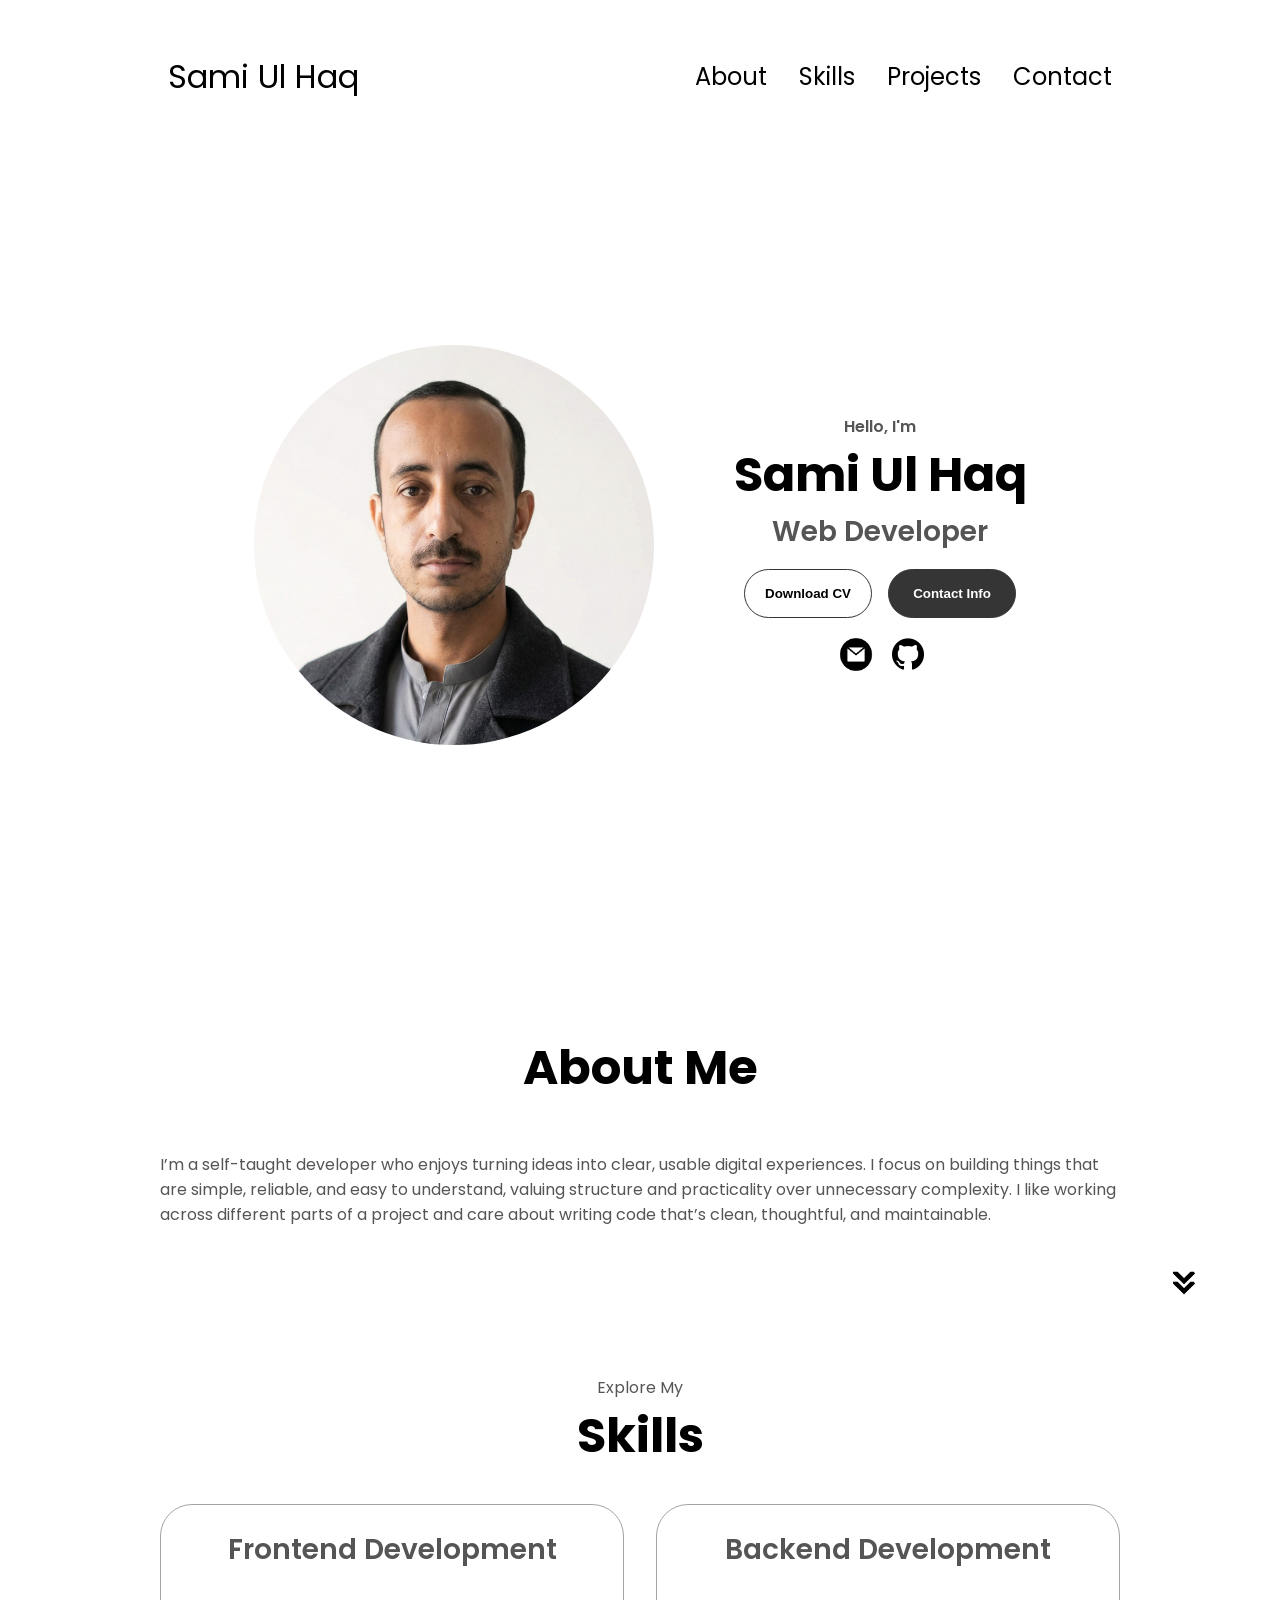
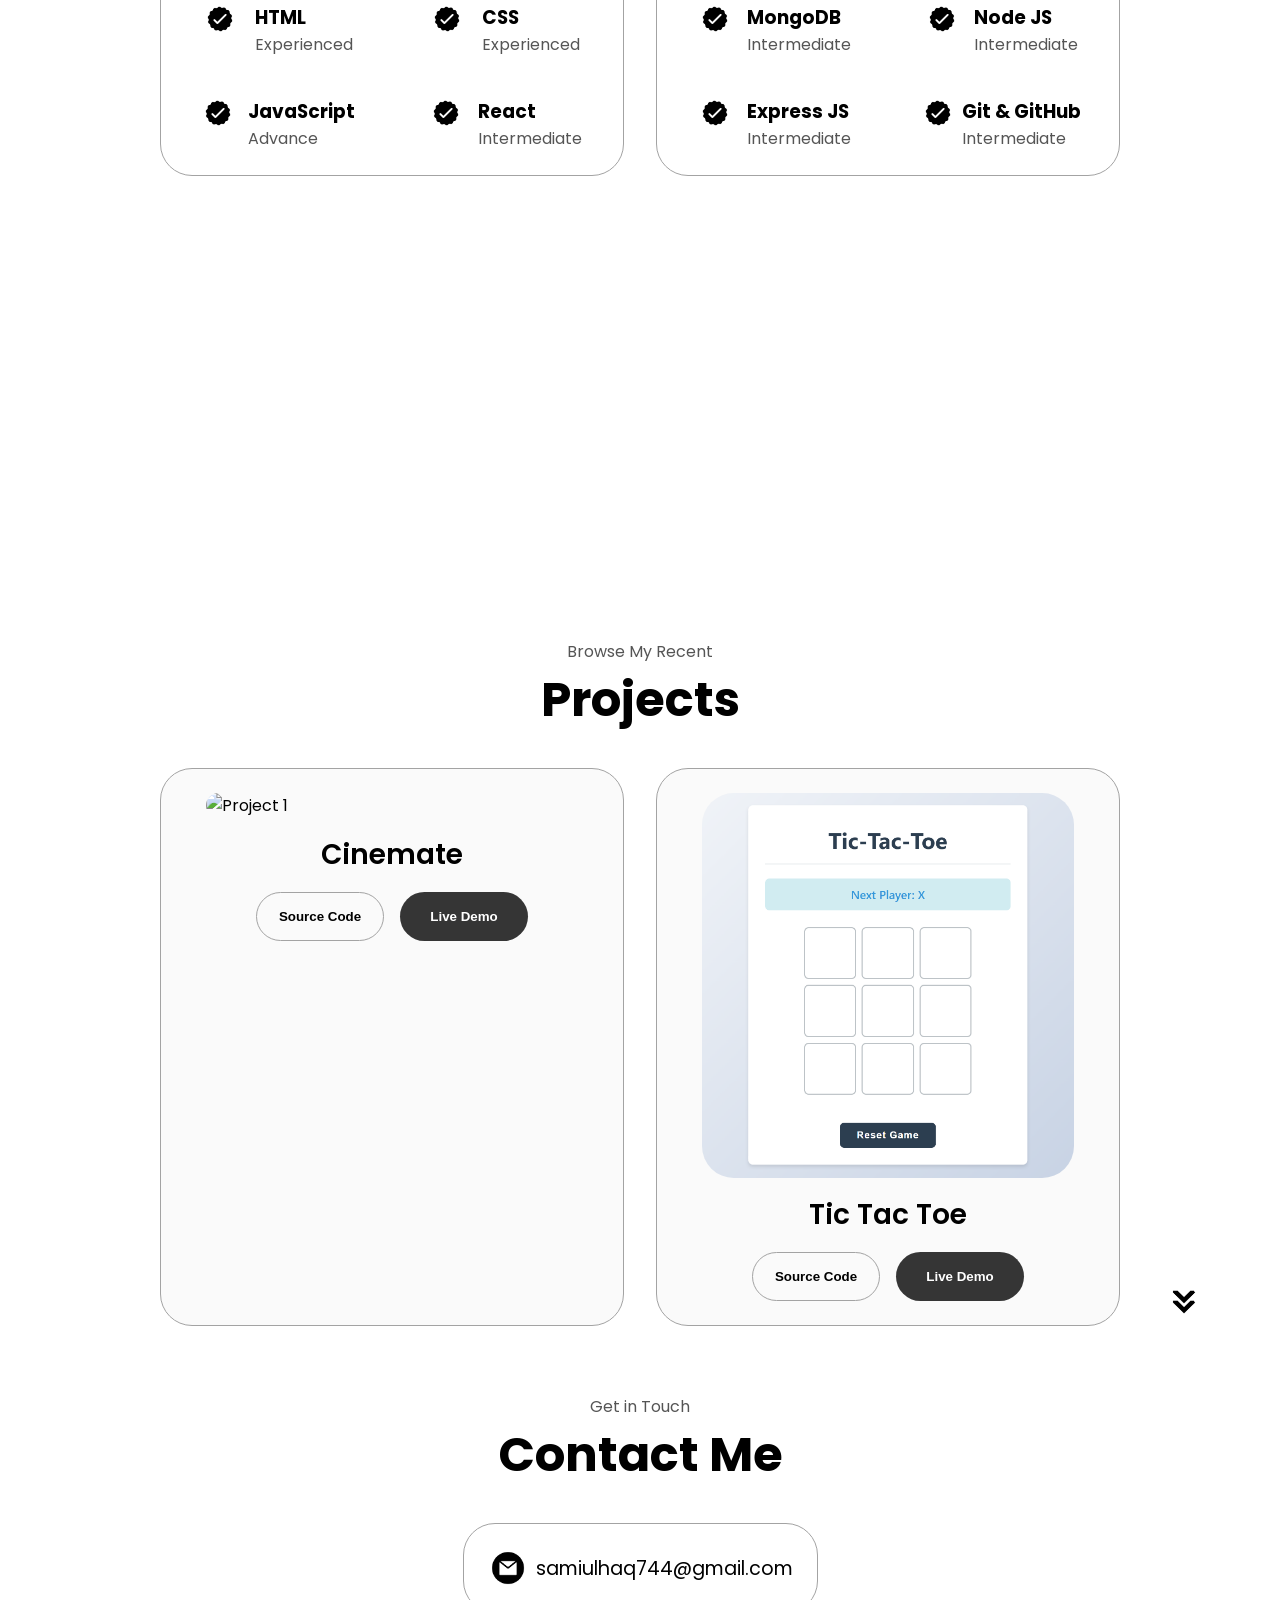
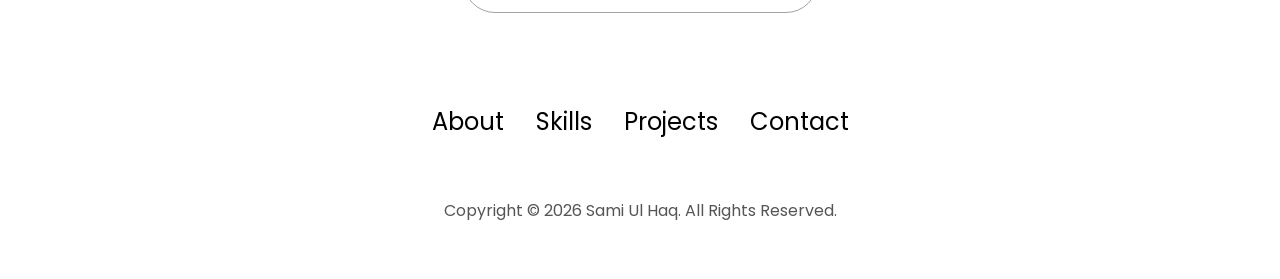
==== index.html @ 3fb4a305 "changed live btn css, adjusted footer" ====
<!DOCTYPE html>
<html lang="en">
  <head>
    <meta charset="UTF-8" />
    <meta http-equiv="X-UA-Compatible" content="IE=edge" />
    <meta name="viewport" content="width=device-width, initial-scale=1.0" />
    <title>Sami Ul Haq</title>
    <link rel="stylesheet" href="style.css" />
    <link rel="stylesheet" href="mediaqueries.css" />
  </head>
  <body>
    <nav id="desktop-nav">
      <div class="logo">Sami Ul Haq</div>
      <div>
        <ul class="nav-links">
          <li><a href="#about">About</a></li>
          <li><a href="#skills">Skills</a></li>
          <li><a href="#projects">Projects</a></li>
          <li><a href="#contact">Contact</a></li>
        </ul>
      </div>
    </nav>
    <nav id="hamburger-nav">
      <div class="logo">Sami Ul Haq</div>
      <div class="hamburger-menu">
        <div class="hamburger-icon" onclick="toggleMenu()">
          <span></span>
          <span></span>
          <span></span>
        </div>
        <div class="menu-links">
          <li><a href="#about" onclick="toggleMenu()">About</a></li>
          <li><a href="#skills" onclick="toggleMenu()">Skills</a></li>
          <li><a href="#projects" onclick="toggleMenu()">Projects</a></li>
          <li><a href="#contact" onclick="toggleMenu()">Contact</a></li>
        </div>
      </div>
    </nav>
    <section id="profile">
      <div class="section__pic-container profile-pic">
        <img src="./assets/profile-pic.jpg" alt="profile picture" />
      </div>
      <div class="section__text">
        <p class="section__text__p1">Hello, I'm</p>
        <h1 class="title">Sami Ul Haq</h1>
        <p class="section__text__p2">Web Developer</p>
        <div class="btn-container">
          <button
            class="btn btn-color-2"
            onclick="window.open('./assets/resume-example.pdf')"
          >
            Download CV
          </button>
          <button class="btn btn-color-1" onclick="location.href='./#contact'">
            Contact Info
          </button>
        </div>
        <div id="socials-container">
          <img
            src="./assets/email.png"
            alt="My Email"
            class="icon mail-icon"
            onclick="location.href='mailto:samiulhaq744@gmail.com'"
          />
          <img
            src="./assets/github.png"
            alt="My Github profile"
            class="icon"
            onclick="location.href='https://github.com/sudoSami'"
          />
        </div>
      </div>
    </section>
    <section id="about">
      <!-- <p class="section__text__p1">Get To Know More</p> -->
      <h1 class="title">About Me</h1>
      <div class="section-container">
        <div class="about-details-container">
          <div class="text-container">
            <p>
              I’m a self-taught developer who enjoys turning ideas into clear, usable digital experiences. I focus on building things that are simple, reliable, and easy to understand, valuing structure and practicality over unnecessary complexity. I like working across different parts of a project and care about writing code that’s clean, thoughtful, and maintainable.
            </p>
          </div>
        </div>
      </div>
      <img
        src="./assets/arrow.png"
        alt="Arrow icon"
        class="icon arrow"
        onclick="location.href='./#skills'"
      />
    </section>
    <section id="skills">
      <p class="section__text__p1">Explore My</p>
      <h1 class="title">Skills</h1>
      <div class="experience-details-container">
        <div class="about-containers">
          <div class="details-container">
            <h2 class="experience-sub-title">Frontend Development</h2>
            <div class="article-container">
              <article>
                <img
                  src="./assets/checkmark.png"
                  alt="Experience icon"
                  class="icon"
                />
                <div>
                  <h3>HTML</h3>
                  <p>Experienced</p>
                </div>
              </article>
              <article>
                <img
                  src="./assets/checkmark.png"
                  alt="Experience icon"
                  class="icon"
                />
                <div>
                  <h3>CSS</h3>
                  <p>Experienced</p>
                </div>
              </article>
              <article>
                <img
                  src="./assets/checkmark.png"
                  alt="Experience icon"
                  class="icon"
                />
                <div>
                  <h3>JavaScript</h3>
                  <p>Advance</p>
                </div>
              </article>
              <article>
                <img
                  src="./assets/checkmark.png"
                  alt="Experience icon"
                  class="icon"
                />
                <div>
                  <h3>React</h3>
                  <p>Intermediate</p>
                </div>
              </article>
            </div>
          </div>
          <div class="details-container">
            <h2 class="experience-sub-title">Backend Development</h2>
            <div class="article-container">
              <article>
                <img
                  src="./assets/checkmark.png"
                  alt="Experience icon"
                  class="icon"
                />
                <div>
                  <h3>MongoDB</h3>
                  <p>Intermediate</p>
                </div>
              </article>
              <article>
                <img
                  src="./assets/checkmark.png"
                  alt="Experience icon"
                  class="icon"
                />
                <div>
                  <h3>Node JS</h3>
                  <p>Intermediate</p>
                </div>
              </article>
              <article>
                <img
                  src="./assets/checkmark.png"
                  alt="Experience icon"
                  class="icon"
                />
                <div>
                  <h3>Express JS</h3>
                  <p>Intermediate</p>
                </div>
              </article>
              <article>
                <img
                  src="./assets/checkmark.png"
                  alt="Experience icon"
                  class="icon"
                />
                <div>
                  <h3>Git & GitHub</h3>
                  <p>Intermediate</p>
                </div>
              </article>
            </div>
          </div>
        </div>
      </div>
      <img
        src="./assets/arrow.png"
        alt="Arrow icon"
        class="icon arrow"
        onclick="location.href='./#projects'"
      />
    </section>
    <section id="projects">
      <p class="section__text__p1">Browse My Recent</p>
      <h1 class="title">Projects</h1>
      <div class="experience-details-container">
        <div class="about-containers">
          <div class="details-container color-container">
            <div class="article-container">
              <img
                src="./assets/cinemate.png"
                alt="Project 1"
                class="project-img"
              />
            </div>
            <h2 class="experience-sub-title project-title">Cinemate</h2>
            <div class="btn-container">
              <button
                class="btn btn-color-2 project-btn"
                onclick="location.href='https://github.com/sudoSami/CineMate'"
              >
                Source Code
              </button>
              <button
                class="btn btn-color-2 project-btn live-btn"
                onclick="location.href='https://sudosami.github.io/CineMate/'"
              >
                Live Demo
              </button>
            </div>
          </div>
          <div class="details-container color-container">
            <div class="article-container">
              <img
                src="./assets/tic-tac-toe.png"
                alt="Project 2"
                class="project-img"
              />
            </div>
            <h2 class="experience-sub-title project-title">Tic Tac Toe</h2>
            <div class="btn-container">
              <button
                class="btn btn-color-2 project-btn"
                onclick="location.href='https://github.com/sudoSami/tic-tac-toe-react'"
              >
                Source Code
              </button>
              <button
                class="btn btn-color-2 project-btn live-btn"
                onclick="location.href='https://sudosami.github.io/tic-tac-toe-react/'"
              >
                Live Demo
              </button>
            </div>
          </div>
        </div>
      </div>
      <img
        src="./assets/arrow.png"
        alt="Arrow icon"
        class="icon arrow"
        onclick="location.href='./#contact'"
      />
    </section>
    <section id="contact">
      <p class="section__text__p1">Get in Touch</p>
      <h1 class="title">Contact Me</h1>
      <div class="contact-info-upper-container">
        <div class="contact-info-container">
          <img
            src="./assets/email.png"
            alt="Email icon"
            class="icon contact-icon email-icon"
          />
          <p><a href="mailto:samiulhaq744@gmail.com">samiulhaq744@gmail.com</a></p>
        </div>
      </div>
    </section>
    <footer>
      <nav>
        <div class="nav-links-container">
          <ul class="nav-links">
            <li><a href="#about">About</a></li>
            <li><a href="#skills">Skills</a></li>
            <li><a href="#projects">Projects</a></li>
            <li><a href="#contact">Contact</a></li>
          </ul>
        </div>
      </nav>
      <p>Copyright &#169; 2026 Sami Ul Haq. All Rights Reserved.</p>
    </footer>
    <script src="script.js"></script>
  </body>
</html>
---- style.css ----
/* GENERAL */

@import url("https://fonts.googleapis.com/css2?family=Poppins:wght@300;400;500;600&display=swap");

* {
  margin: 0;
  padding: 0;
}

body {
  font-family: "Poppins", sans-serif;
}

html {
  scroll-behavior: smooth;
}

p {
  color: rgb(85, 85, 85);
}

/* TRANSITION */

a,
.btn {
  transition: all 300ms ease;
}

/* DESKTOP NAV */

nav,
.nav-links {
  display: flex;
}

nav {
  justify-content: space-around;
  align-items: center;
  height: 17vh;
}

.nav-links {
  gap: 2rem;
  list-style: none;
  font-size: 1.5rem;
}

a {
  color: black;
  text-decoration: none;
  text-decoration-color: white;
}

a:hover {
  color: grey;
  text-decoration: underline;
  text-underline-offset: 1rem;
  text-decoration-color: rgb(181, 181, 181);
}

.logo {
  font-size: 2rem;
}

.logo:hover {
  cursor: default;
}

/* HAMBURGER MENU */

#hamburger-nav {
  display: none;
}

.hamburger-menu {
  position: relative;
  display: inline-block;
  
}

.hamburger-icon {
  display: flex;
  flex-direction: column;
  justify-content: space-between;
  height: 24px;
  width: 30px;
  cursor: pointer;
}

.hamburger-icon span {
  width: 100%;
  height: 2px;
  background-color: black;
  transition: all 0.3 ease-in-out;
  
}

.menu-links {
  position: absolute;
  top: 100%;
  right: 0;
  background-color: white;
  width: fit-content;
  max-height: 0;
  overflow: hidden;
  transition: all 0.3 ease-in-out;
  margin-top: 1rem;
  background-color: rgb(250, 250, 250);
}

.menu-links a {
  display: block;
  padding: 10px;
  text-align: center;
  font-size: 1.5rem;
  color: black;
  text-decoration: none;
  transition: all 0.3 ease-in-out;
}

.menu-links li {
  list-style: none;
  border: 0.1rem solid rgb(187, 187, 187);
}

.menu-links li:not(:first-child) {
  border-top: none;
}

.menu-links.open {
  max-height: 300px;
}

.hamburger-icon.open span:first-child {
  transform: rotate(45deg) translate(10px, 5px);
}

.hamburger-icon.open span:nth-child(2) {
  opacity: 0;
}

.hamburger-icon.open span:last-child {
  transform: rotate(-45deg) translate(10px, -5px);
}

.hamburger-icon span:first-child {
  transform: none;
}

.hamburger-icon span:first-child {
  opacity: 1;
}

.hamburger-icon span:first-child {
  transform: none;
}

/* SECTIONS */

section {
  padding-top: 4vh;
  height: 96vh;
  margin: 0 10rem;
  box-sizing: border-box;
  min-height: fit-content;
}

.section-container {
  display: flex;
}

/* PROFILE SECTION */

#profile {
  display: flex;
  justify-content: center;
  gap: 5rem;
  height: 80vh;
}

.section__pic-container {
  display: flex;
  height: 400px;
  width: 400px;
  margin: auto 0;
}

.profile-pic{
  border-radius: 50%;
}

.profile-pic img{
  border-radius: 50%;
}

.section__text {
  align-self: center;
  text-align: center;
}

.section__text p {
  font-weight: 600;
}

.section__text__p1 {
  text-align: center;
}

.section__text__p2 {
  font-size: 1.75rem;
  margin-bottom: 1rem;
}

.title {
  font-size: 3rem;
  text-align: center;
}

#socials-container {
  display: flex;
  justify-content: center;
  align-items: center;
  margin-top: 1rem;
  gap: 1rem;
}

/* ICONS */

.icon {
  cursor: pointer;
  height: 2rem;
}

.mail-icon{
  height: 2.55rem;
}

/* BUTTONS */

.btn-container {
  display: flex;
  justify-content: center;
  gap: 1rem;
}

.btn {
  font-weight: 600;
  transition: all 300ms ease;
  padding: 1rem;
  width: 8rem;
  border-radius: 2rem;
}

.btn-color-1,
.btn-color-2 {
  border: rgb(53, 53, 53) 0.1rem solid;
}

.btn-color-1:hover,
.btn-color-2:hover {
  cursor: pointer;
}

.btn-color-1,
.btn-color-2:hover {
  background: rgb(53, 53, 53);
  color: white;
}

.btn-color-1:hover {
  background: rgb(0, 0, 0);
}

.btn-color-2 {
  background: none;
}

.btn-color-2:hover {
  border: rgb(255, 255, 255) 0.1rem solid;
}

.btn-container {
  gap: 1rem;
}

.live-btn{
  background-color: rgb(53, 53, 53);
  color: white !important;
  border: none;

  &:hover{
    background-color: black;
  }
}

/* ABOUT SECTION */

#about {
  position: relative;
  padding-bottom: 7rem;
  display: flex;
  flex-direction: column;
  gap: 0rem;
  align-items: center;
}

.about-containers {
  gap: 2rem;
  margin-bottom: 2rem;
  margin-top: 2rem;
}

.about-details-container {
  justify-content: center;
  flex-direction: column;
  
}

.about-containers,
.about-details-container {
  display: flex;
  
}

.about-pic {
  border-radius: 2rem;
}

.arrow {
  position: absolute;
  right: -5rem;
  bottom: 2.5rem;
}

.details-container {
  padding: 1.5rem;
  flex: 1;
  background: white;
  border-radius: 2rem;
  border: rgb(53, 53, 53) 0.1rem solid;
  border-color: rgb(163, 163, 163);
  text-align: center;
  
}

.section-container {
  gap: 4rem;
  height: 80%;
}

.section__pic-container {
  height: 400px;
  width: 400px;
  margin: auto 0;
}

/* EXPERIENCE SECTION */

#experience {
  position: relative;
}

.experience-sub-title {
  color: rgb(85, 85, 85);
  font-weight: 600;
  font-size: 1.75rem;
  margin-bottom: 2rem;
}

.experience-details-container {
  display: flex;
  justify-content: center;
  flex-direction: column;
}

.article-container {
  display: flex;
  text-align: initial;
  flex-wrap: wrap;
  flex-direction: row;
  gap: 2.5rem;
  justify-content: space-around;
}

article {
  display: flex;
  width: 10rem;
  justify-content: space-around;
  gap: 0.5rem;
}

article .icon {
  cursor: default;
}

/* PROJECTS SECTION */

#projects {
  position: relative;
}

.color-container {
  border-color: rgb(163, 163, 163);
  background: rgb(250, 250, 250);
}

.project-img {
  border-radius: 2rem;
  width: 90%;
  height: 90%;
}

.project-title {
  margin: 1rem;
  color: black;
}

.project-btn {
  color: black;
  border-color: rgb(163, 163, 163);
}

/* CONTACT */

#contact {
  display: flex;
  justify-content: center;
  flex-direction: column;
  height: 70vh;
}

.contact-info-upper-container {
  display: flex;
  justify-content: center;
  border-radius: 2rem;
  border: rgb(53, 53, 53) 0.1rem solid;
  border-color: rgb(163, 163, 163);
  background: (250, 250, 250);
  margin: 2rem auto;
  padding: 0.5rem;
}

.contact-info-container {
  display: flex;
  align-items: center;
  justify-content: center;
  gap: 0.5rem;
  margin: 1rem;
}

.contact-info-container p {
  font-size: larger;
}

.contact-icon {
  cursor: default;
}

.email-icon {
  height: 2.5rem;
}

/* FOOTER SECTION */

footer {
  height: 26vh;
  margin: 0 1rem;
}

footer p {
  text-align: center;
}
---- mediaqueries.css ----
@media screen and (max-width: 1400px) {
  #profile {
    height: 83vh;
    margin-bottom: 6rem;
  }
  .about-containers {
    flex-wrap: wrap;
  }
  #contact,
  #projects {
    height: fit-content;
  }

  #about{
    height: auto;
    gap: 3rem;
  }
}

@media screen and (max-width: 1200px) {
  #desktop-nav {
    display: none;
  }
  #hamburger-nav {
    display: flex;
  }
  #experience,
  .experience-details-container {
    margin-top: 2rem;
  }
  #profile,
  .section-container {
    display: block;
  }
  .arrow {
    display: none;
  }
  section,
  .section-container {
    height: fit-content;
  }
  section {
    margin: 0 5%;
  }
  .section__pic-container {
    width: 275px;
    height: 275px;
    margin: 0 auto 2rem;
  }
  .about-containers {
    margin-top: 0;
  }

  #about{
    padding-left: 2rem;
    padding-right: 2rem;
  }
}

@media screen and (max-width: 600px) {
  #contact {
    height: 50vh;
  }
  #profile {
    height: 83vh;
    margin-bottom: 0;
  }
  article {
    font-size: 1rem;
  }

  footer{
    height: 10vh;
  }
  footer nav {
    display: none;
  }
  .about-containers,
  .contact-info-upper-container,
  .btn-container {
    flex-wrap: wrap;
  }
  .contact-info-container {
    margin: 0;
  }
  .contact-info-container p,
  .nav-links li a {
    font-size: 1rem;
  }
  .experience-sub-title {
    font-size: 1.25rem;
  }
  .logo {
    font-size: 1.5rem;
  }
  .nav-links {
    flex-direction: column;
    gap: 0.5rem;
    text-align: center;
  }
  .section__pic-container {
    width: auto;
    height: 46vw;
    justify-content: center;
  }
  .section__text__p2 {
    font-size: 1.25rem;
  }
  .title {
    font-size: 2rem;
  }
  .text-container {
    text-align: justify;
  }

  #about .section__pic-container{
    display: none;
  }

  #about{
    flex-direction: column;
    gap: 2rem;
    padding-left: 1rem;
    padding-right: 1rem;
  }
}
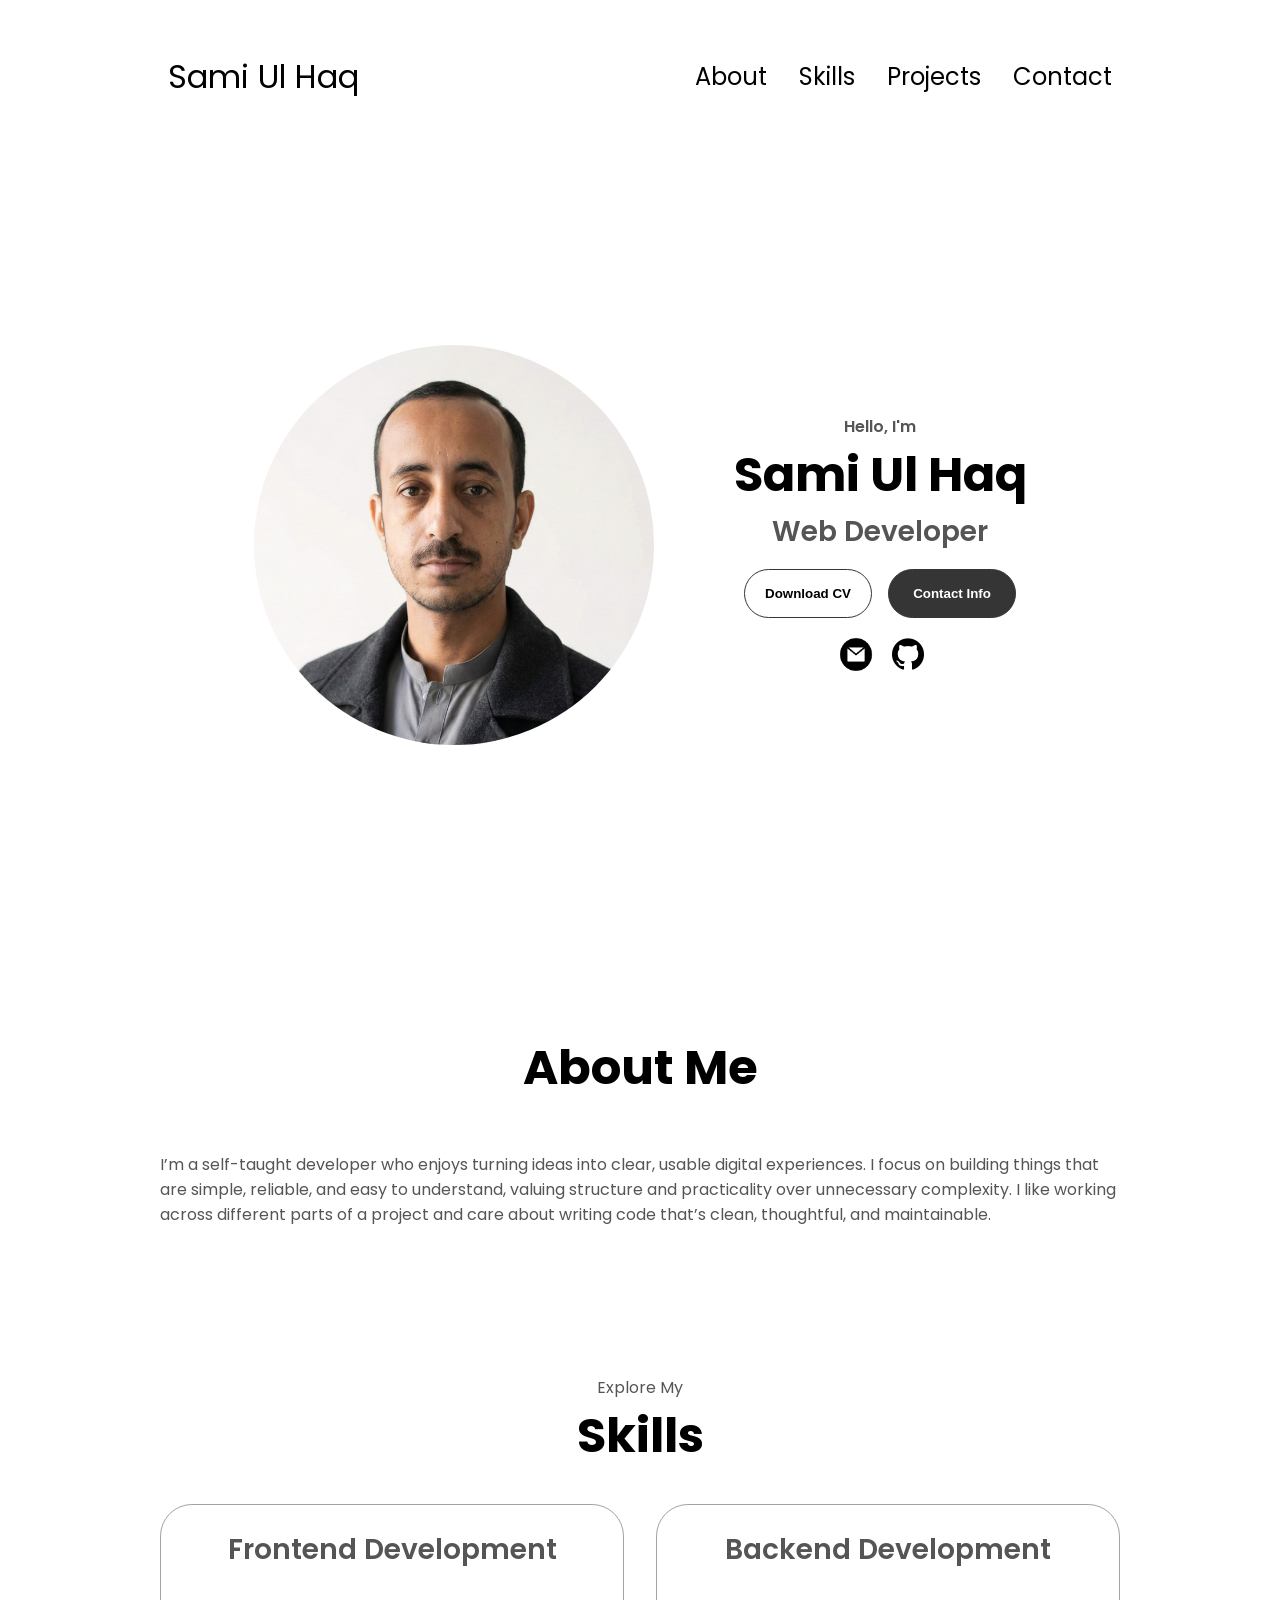
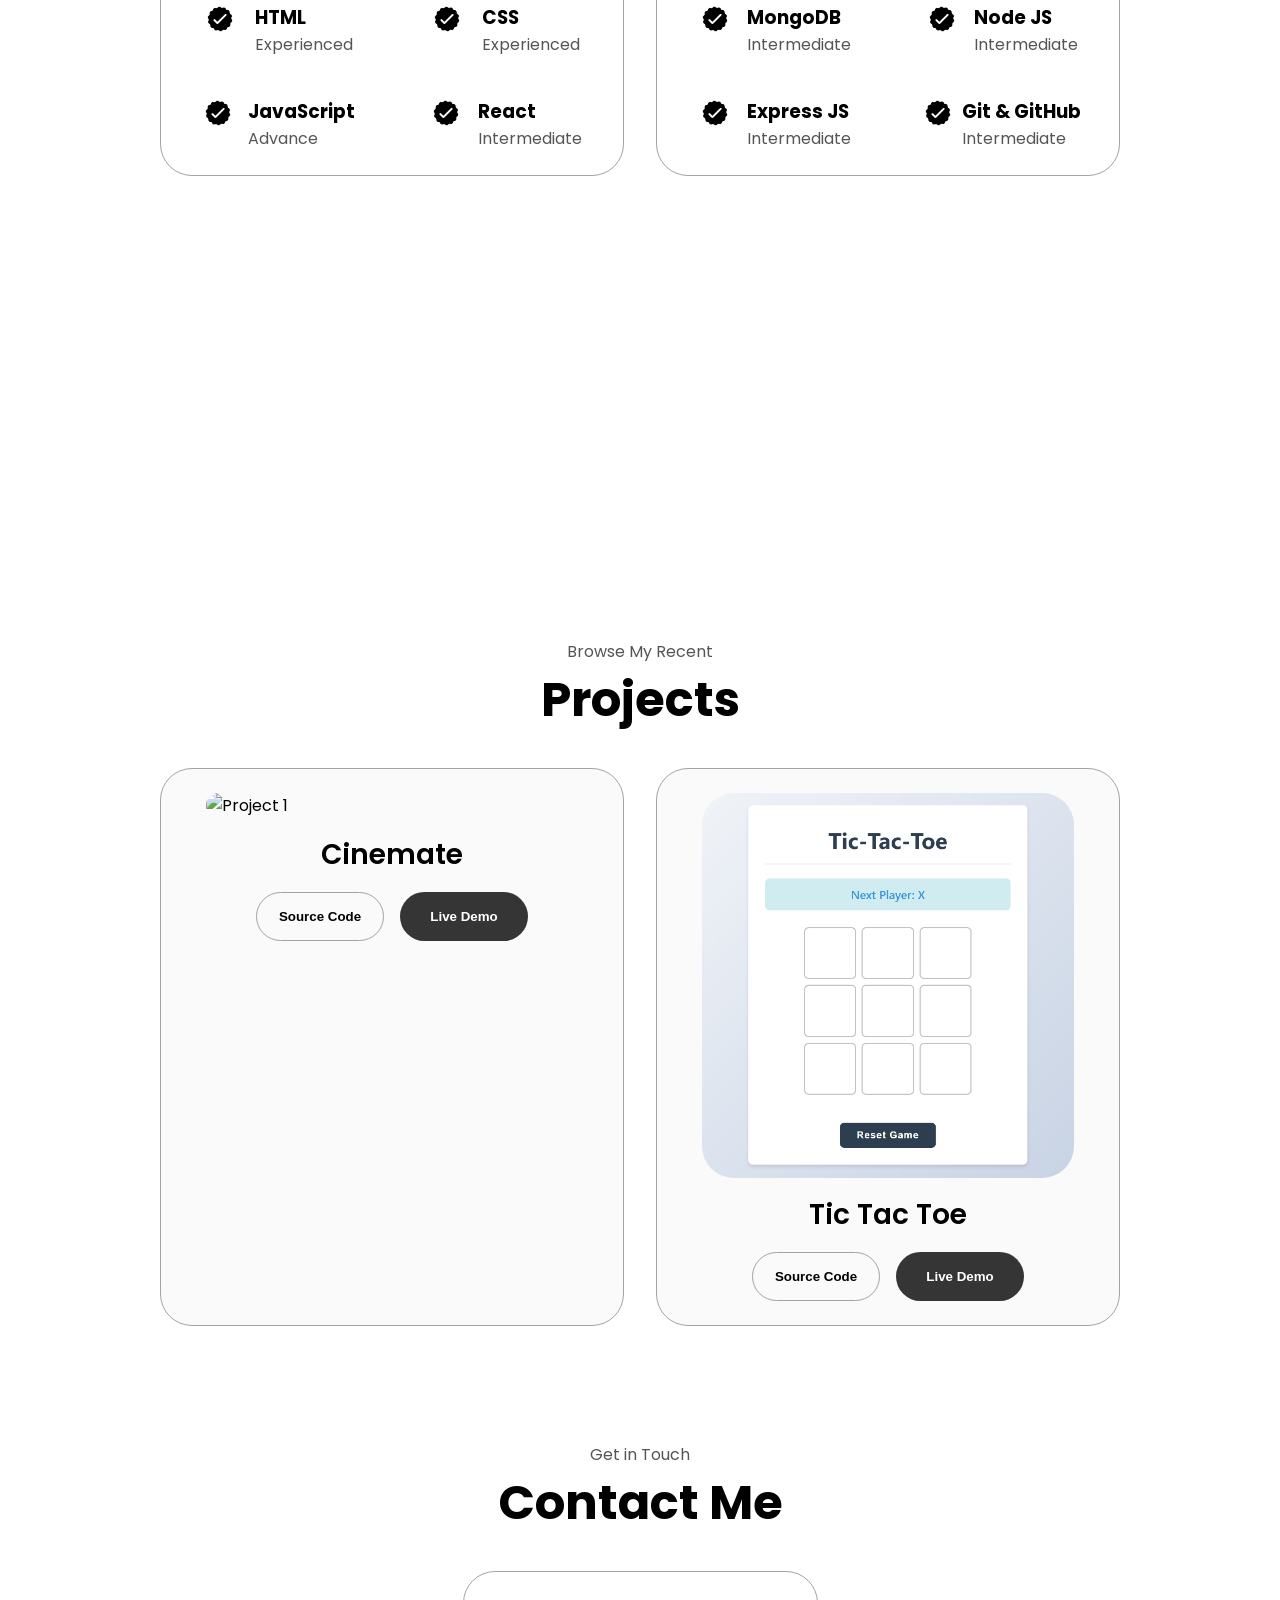
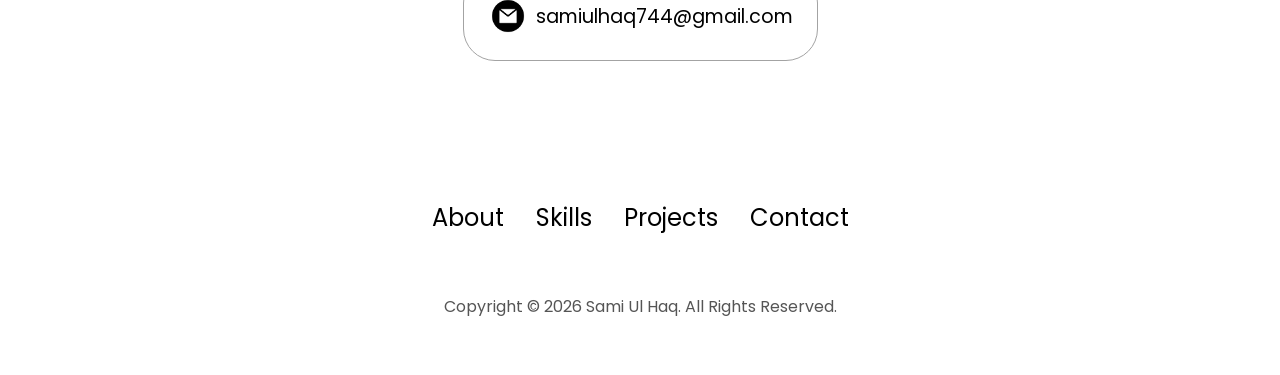
==== commit a41ed3b8: "layout adjustments at bigger screen size" ====
--- a/index.html
+++ b/index.html
@@ -83,12 +83,6 @@
           </div>
         </div>
       </div>
-      <img
-        src="./assets/arrow.png"
-        alt="Arrow icon"
-        class="icon arrow"
-        onclick="location.href='./#skills'"
-      />
     </section>
     <section id="skills">
       <p class="section__text__p1">Explore My</p>
@@ -195,12 +189,6 @@
           </div>
         </div>
       </div>
-      <img
-        src="./assets/arrow.png"
-        alt="Arrow icon"
-        class="icon arrow"
-        onclick="location.href='./#projects'"
-      />
     </section>
     <section id="projects">
       <p class="section__text__p1">Browse My Recent</p>
@@ -257,12 +245,6 @@
           </div>
         </div>
       </div>
-      <img
-        src="./assets/arrow.png"
-        alt="Arrow icon"
-        class="icon arrow"
-        onclick="location.href='./#contact'"
-      />
     </section>
     <section id="contact">
       <p class="section__text__p1">Get in Touch</p>
--- a/style.css
+++ b/style.css
@@ -300,8 +300,8 @@
   padding-bottom: 7rem;
   display: flex;
   flex-direction: column;
-  gap: 0rem;
   align-items: center;
+  justify-content: center;
 }
 
 .about-containers {
--- a/mediaqueries.css
+++ b/mediaqueries.css
@@ -14,6 +14,10 @@
   #about{
     height: auto;
     gap: 3rem;
+  }
+
+  #contact{
+    margin: 3rem auto;
   }
 }
 
@@ -55,6 +59,7 @@
     padding-left: 2rem;
     padding-right: 2rem;
   }
+  
 }
 
 @media screen and (max-width: 600px) {
@@ -123,4 +128,15 @@
     padding-left: 1rem;
     padding-right: 1rem;
   }
+}
+
+@media screen and (min-width: 1401px) {
+  #about {
+    gap: 3rem;
+    padding-bottom: 0;
+  }
+  .section-container {
+    height: auto;
+    gap: 1rem;
+  }
 }
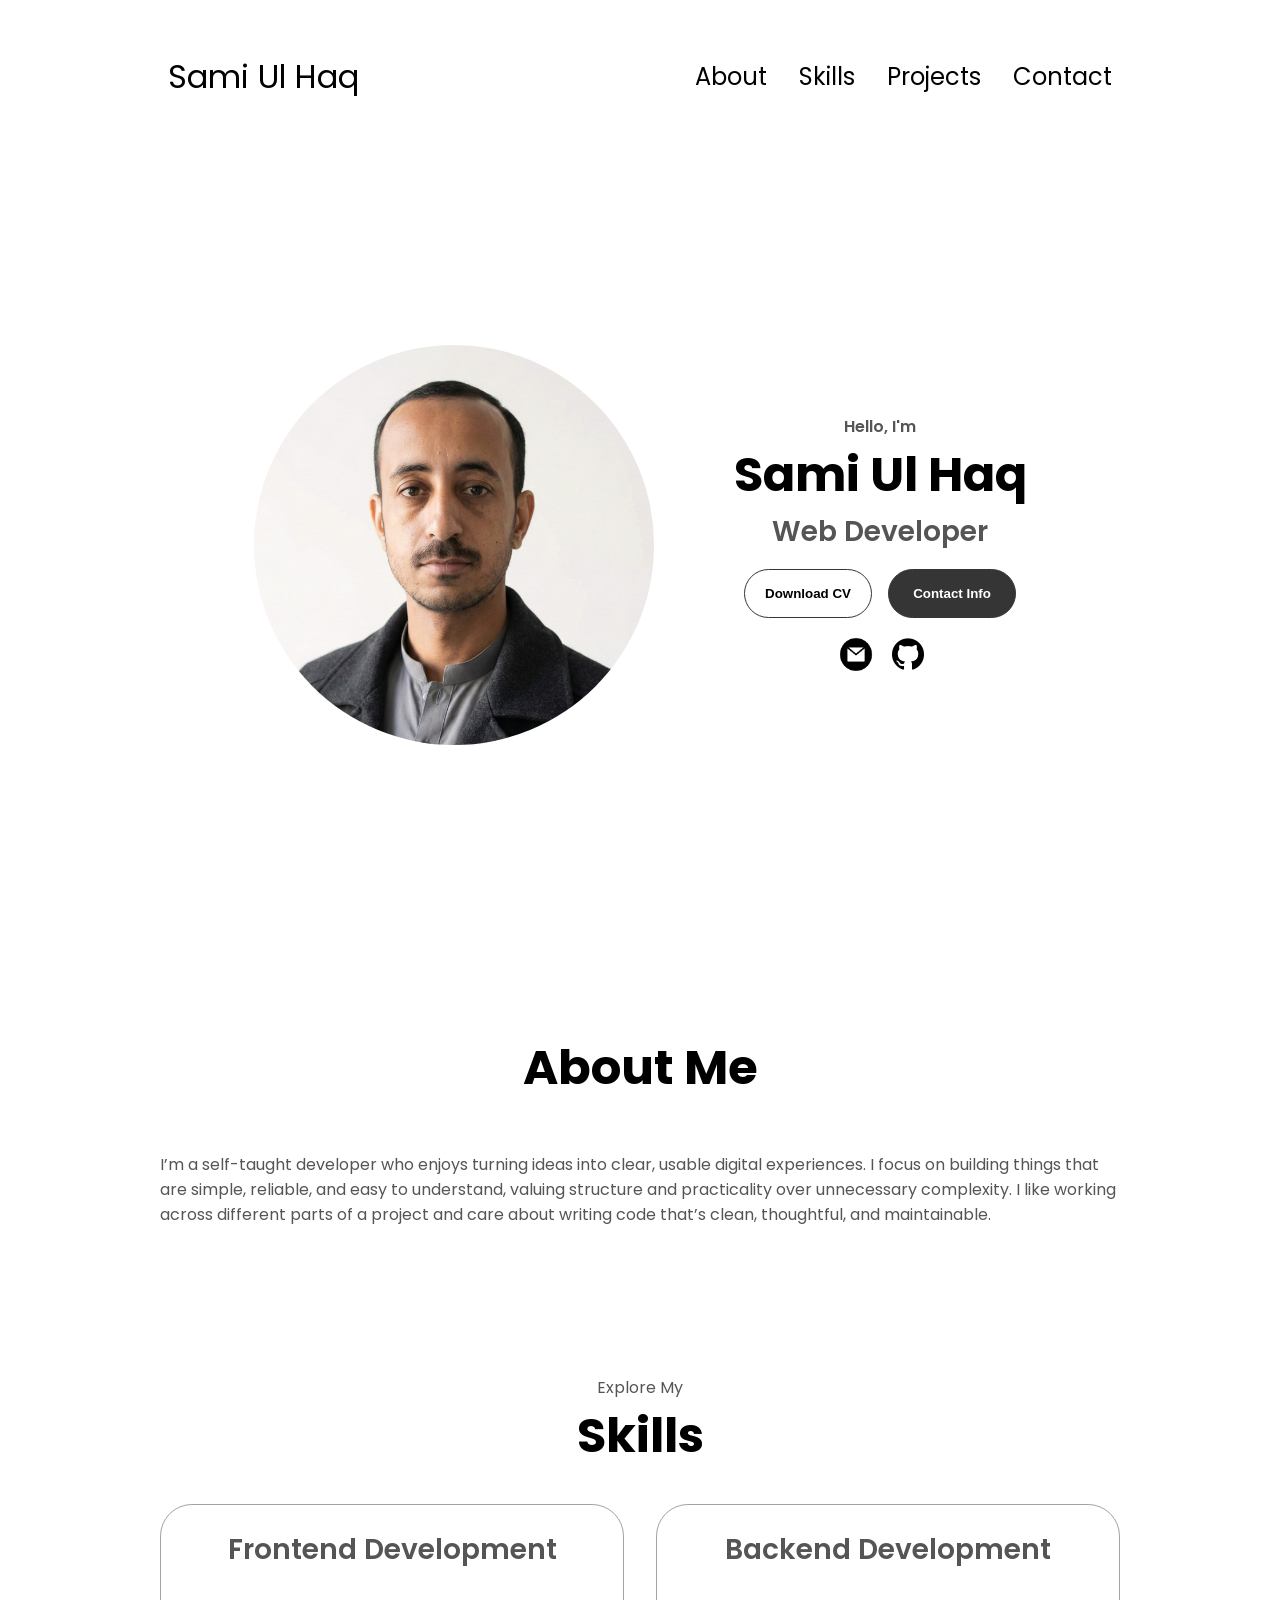
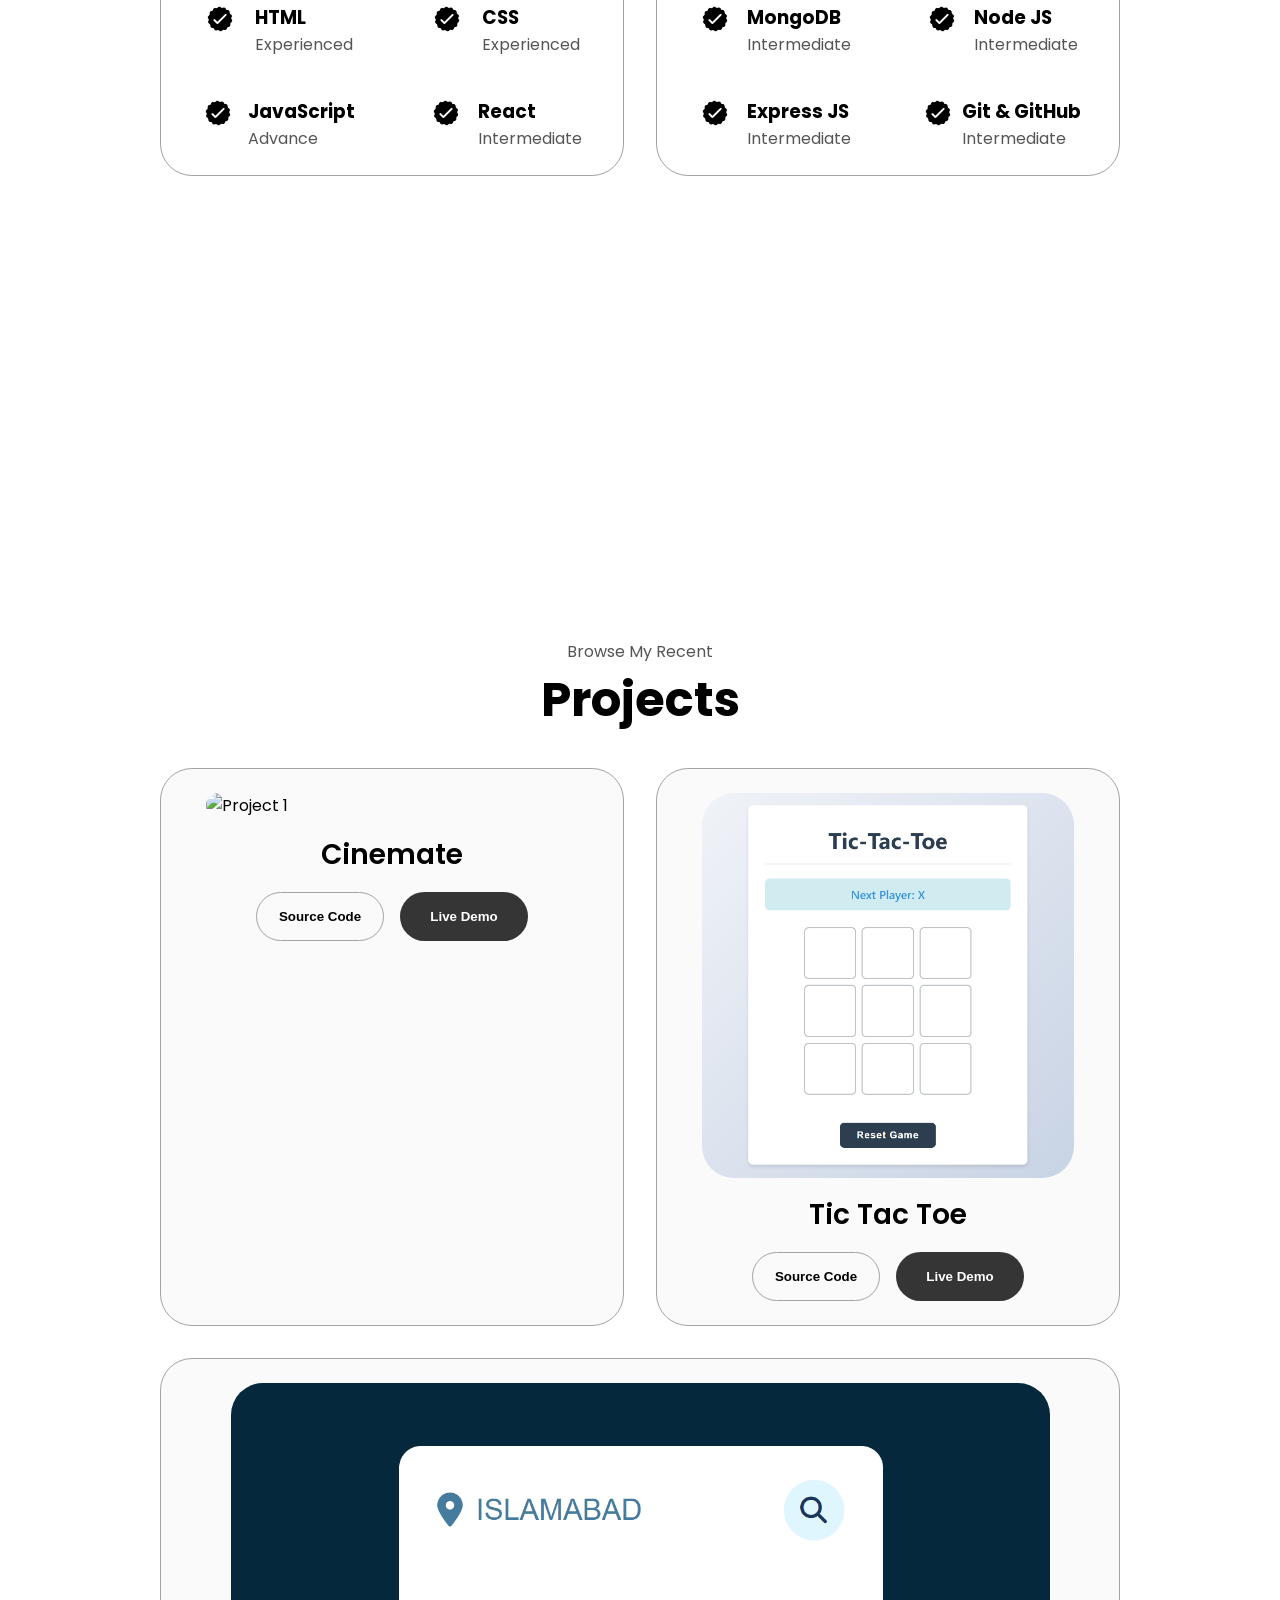
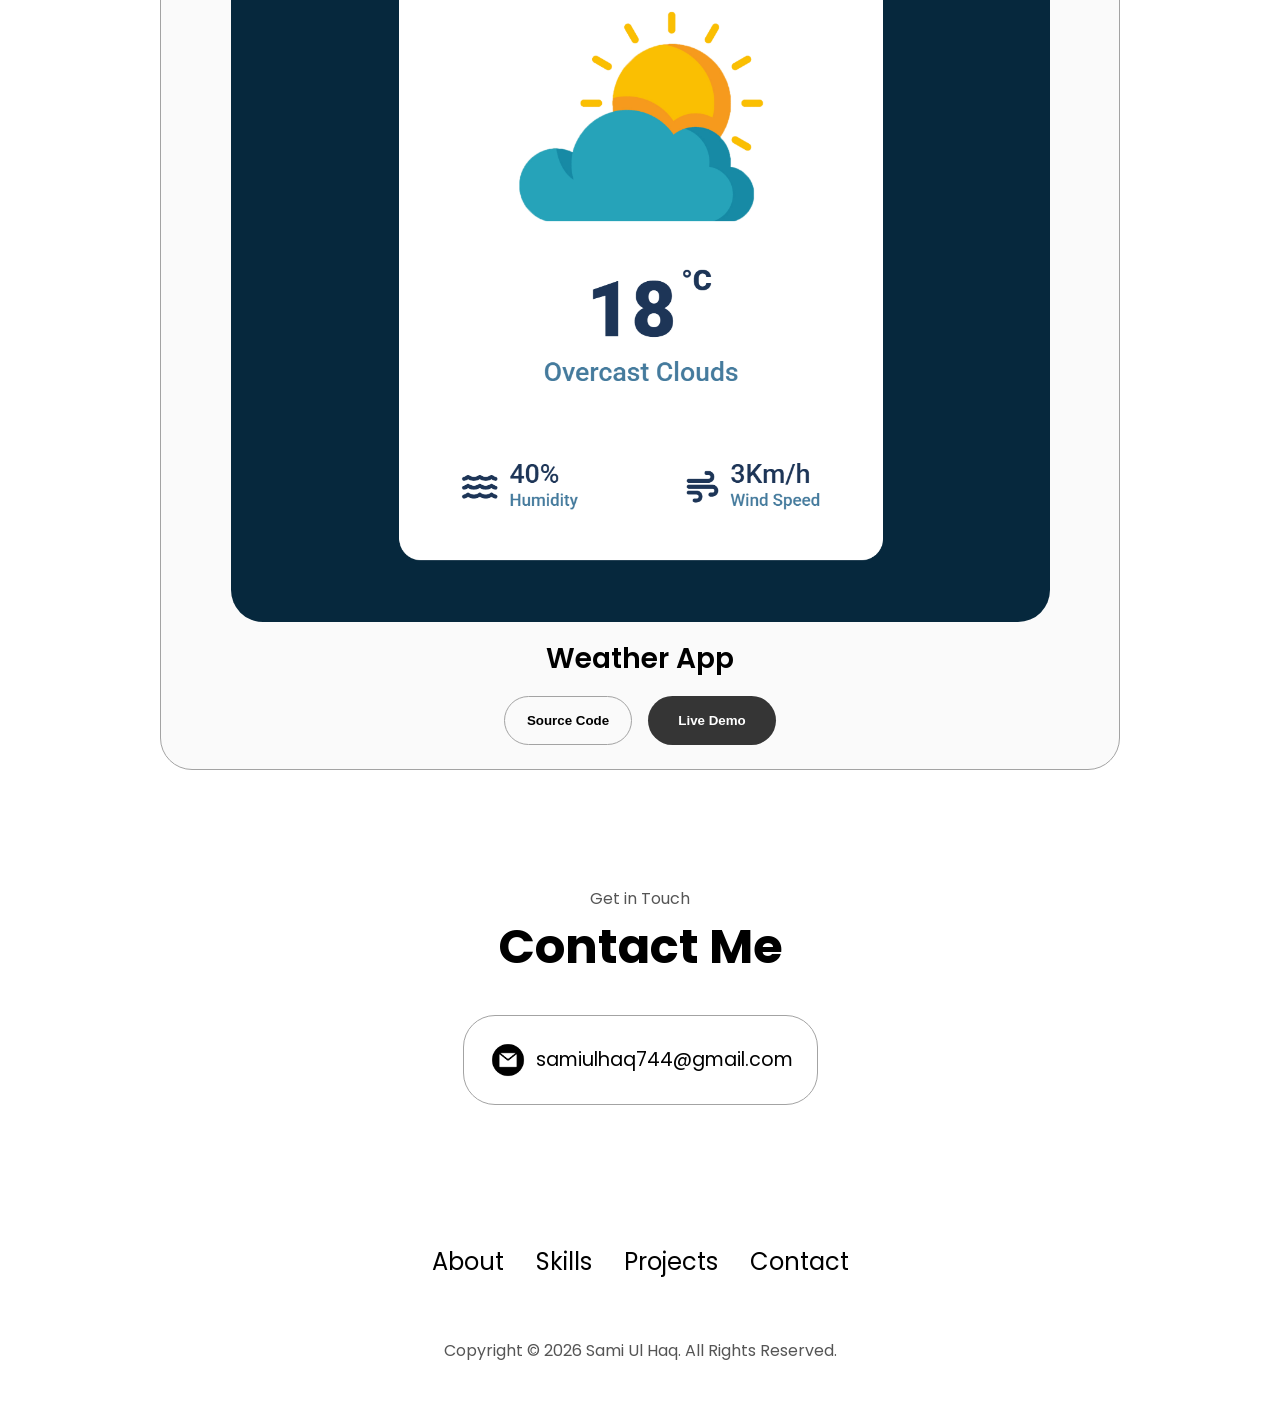
==== commit 8a0546c2: "added project 3" ====
--- a/index.html
+++ b/index.html
@@ -243,6 +243,30 @@
               </button>
             </div>
           </div>
+          <div class="details-container color-container">
+            <div class="article-container">
+              <img
+                src="./assets/weather-app.png"
+                alt="Project 3"
+                class="project-img"
+              />
+            </div>
+            <h2 class="experience-sub-title project-title">Weather App</h2>
+            <div class="btn-container">
+              <button
+                class="btn btn-color-2 project-btn"
+                onclick="location.href='https://github.com/sudoSami/weather-app'"
+              >
+                Source Code
+              </button>
+              <button
+                class="btn btn-color-2 project-btn live-btn"
+                onclick="location.href='https://sudosami.github.io/weather-app/'"
+              >
+                Live Demo
+              </button>
+            </div>
+          </div>
         </div>
       </div>
     </section>
--- a/mediaqueries.css
+++ b/mediaqueries.css
@@ -65,6 +65,7 @@
 @media screen and (max-width: 600px) {
   #contact {
     height: 50vh;
+    margin: auto;
   }
   #profile {
     height: 83vh;
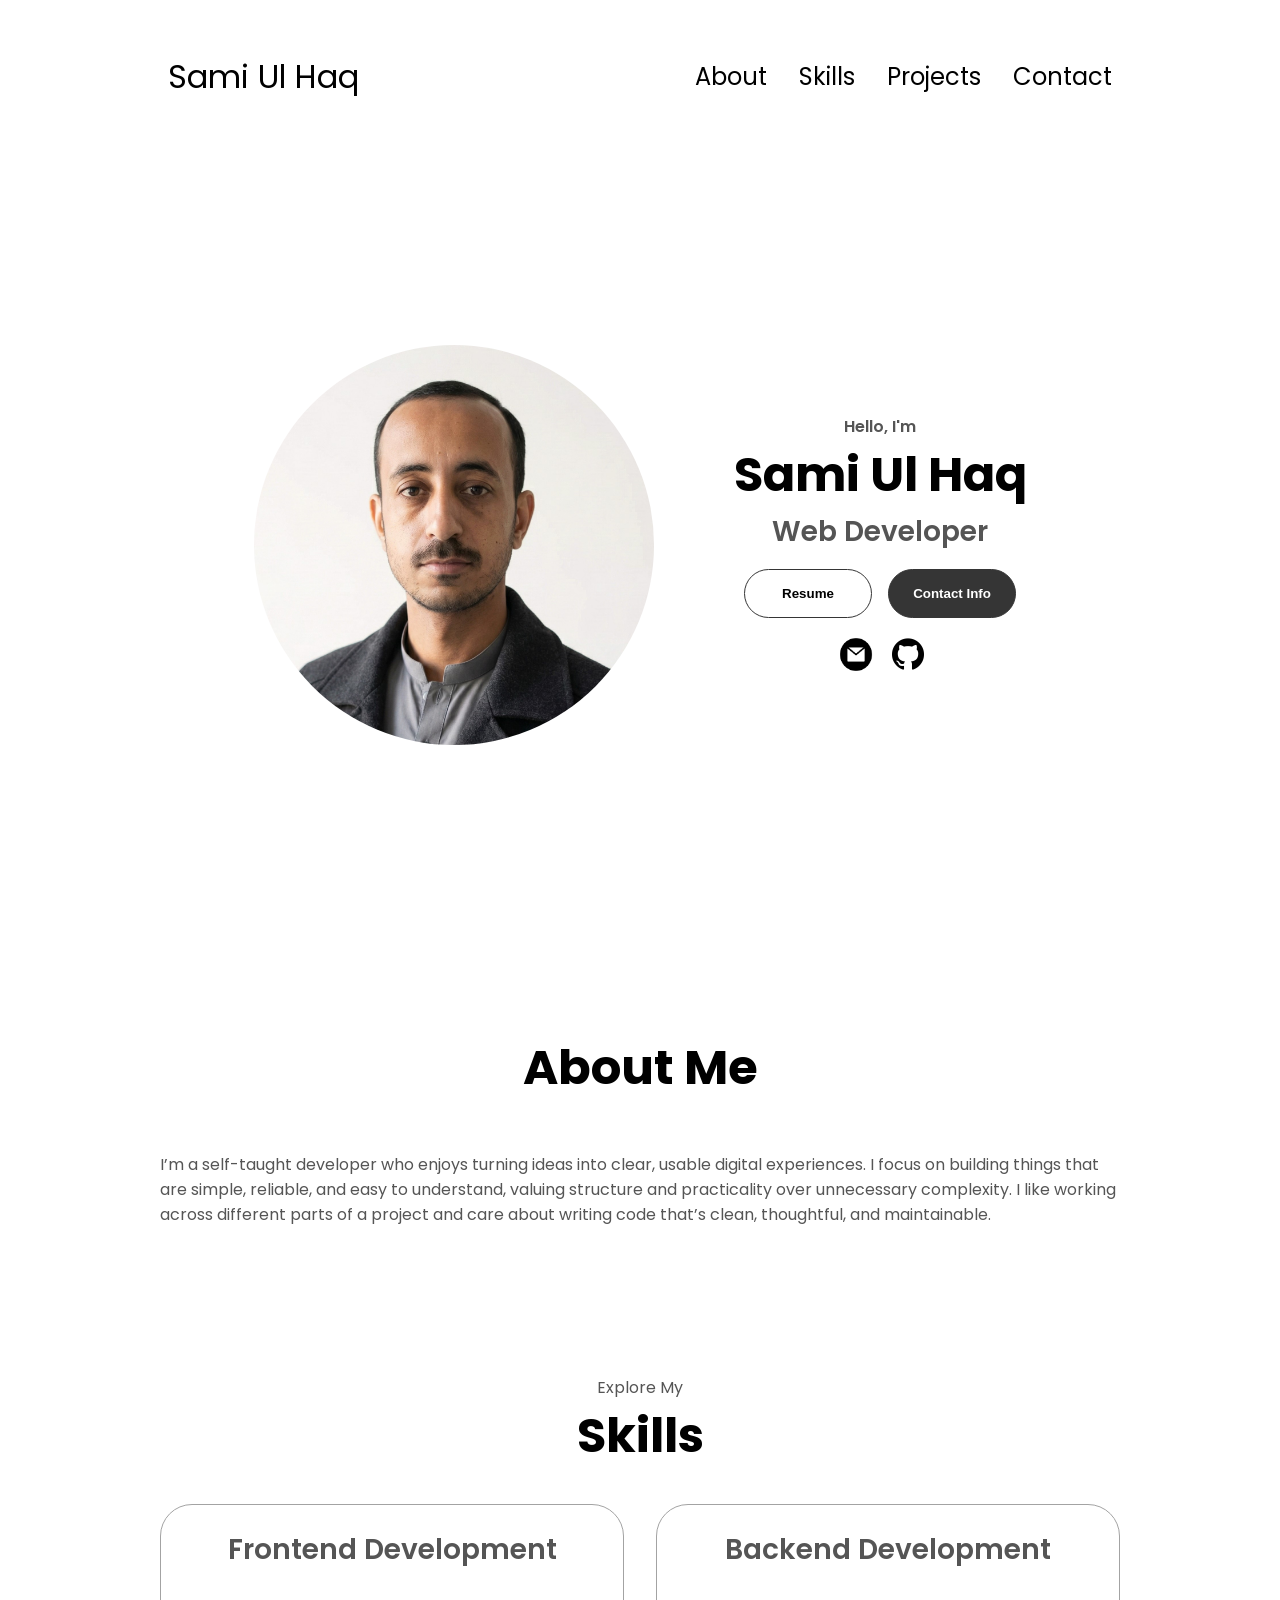
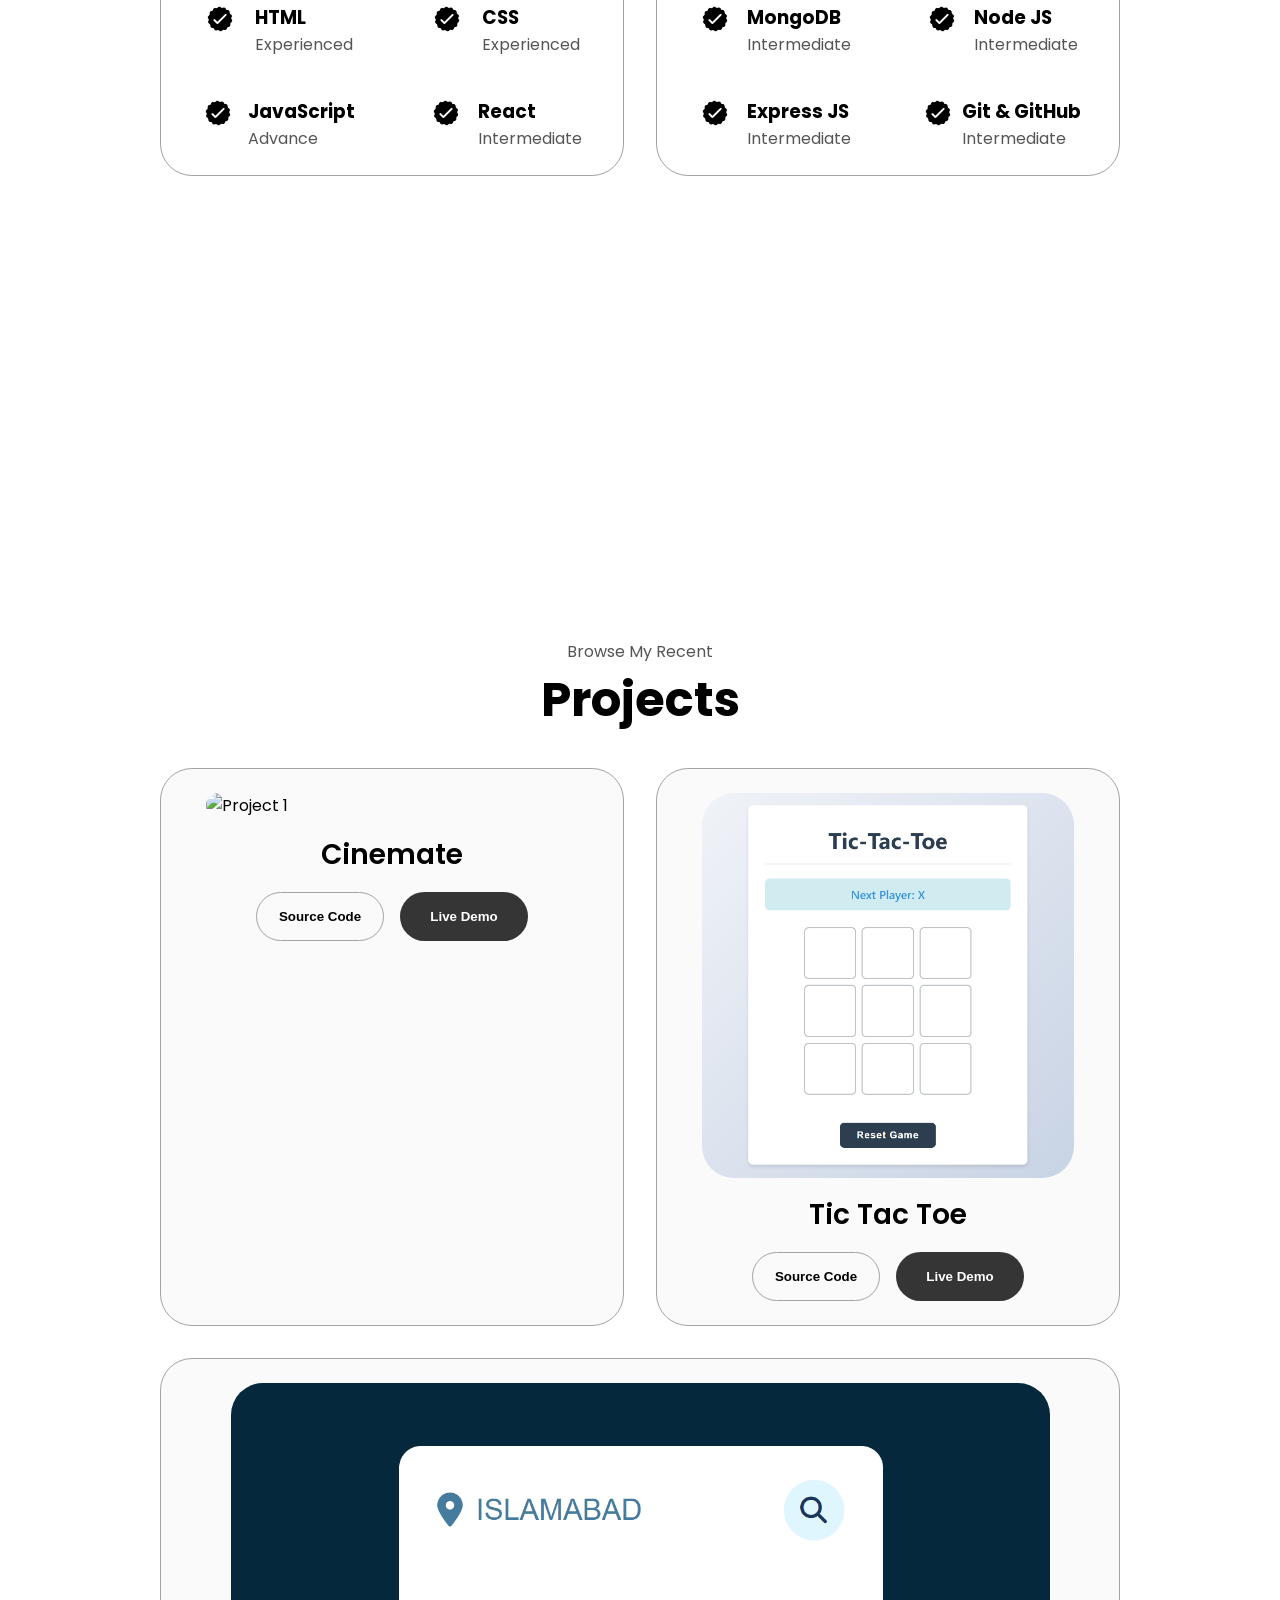
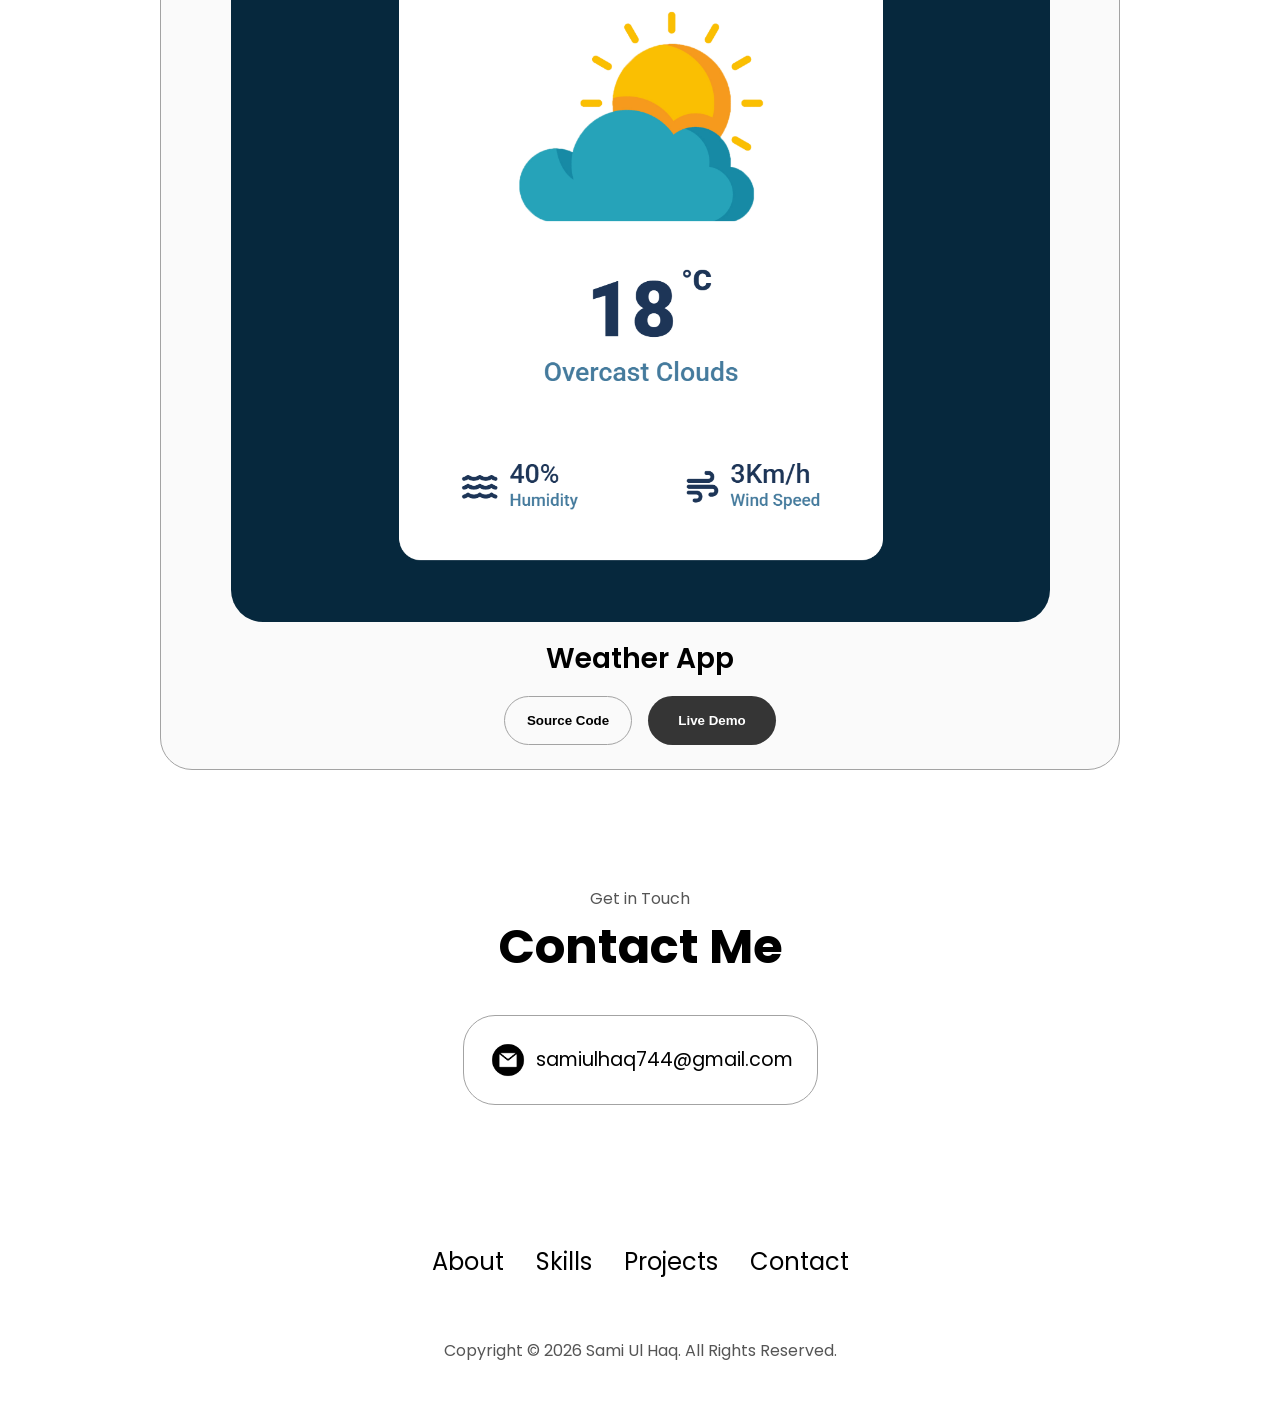
==== commit aaf26144: "added resume" ====
--- a/index.html
+++ b/index.html
@@ -1,17 +1,226 @@
 <!DOCTYPE html>
 <html lang="en">
-  <head>
-    <meta charset="UTF-8" />
-    <meta http-equiv="X-UA-Compatible" content="IE=edge" />
-    <meta name="viewport" content="width=device-width, initial-scale=1.0" />
-    <title>Sami Ul Haq</title>
-    <link rel="stylesheet" href="style.css" />
-    <link rel="stylesheet" href="mediaqueries.css" />
-  </head>
-  <body>
-    <nav id="desktop-nav">
-      <div class="logo">Sami Ul Haq</div>
-      <div>
+
+<head>
+  <meta charset="UTF-8" />
+  <meta http-equiv="X-UA-Compatible" content="IE=edge" />
+  <meta name="viewport" content="width=device-width, initial-scale=1.0" />
+  <title>Sami Ul Haq</title>
+  <link rel="icon" href="assets/favicon.png" type="image/png">
+  <link rel="stylesheet" href="style.css" />
+  <link rel="stylesheet" href="mediaqueries.css" />
+</head>
+
+<body>
+  <nav id="desktop-nav">
+    <div class="logo">Sami Ul Haq</div>
+    <div>
+      <ul class="nav-links">
+        <li><a href="#about">About</a></li>
+        <li><a href="#skills">Skills</a></li>
+        <li><a href="#projects">Projects</a></li>
+        <li><a href="#contact">Contact</a></li>
+      </ul>
+    </div>
+  </nav>
+  <nav id="hamburger-nav">
+    <div class="logo">Sami Ul Haq</div>
+    <div class="hamburger-menu">
+      <div class="hamburger-icon" onclick="toggleMenu()">
+        <span></span>
+        <span></span>
+        <span></span>
+      </div>
+      <div class="menu-links">
+        <li><a href="#about" onclick="toggleMenu()">About</a></li>
+        <li><a href="#skills" onclick="toggleMenu()">Skills</a></li>
+        <li><a href="#projects" onclick="toggleMenu()">Projects</a></li>
+        <li><a href="#contact" onclick="toggleMenu()">Contact</a></li>
+      </div>
+    </div>
+  </nav>
+  <section id="profile">
+    <div class="section__pic-container profile-pic">
+      <img src="./assets/profile-pic.jpg" alt="profile picture" />
+    </div>
+    <div class="section__text">
+      <p class="section__text__p1">Hello, I'm</p>
+      <h1 class="title">Sami Ul Haq</h1>
+      <p class="section__text__p2">Web Developer</p>
+      <div class="btn-container">
+        <button class="btn btn-color-2" onclick="window.open('./assets/resume.html')">
+          Resume
+        </button>
+        <button class="btn btn-color-1" onclick="location.href='./#contact'">
+          Contact Info
+        </button>
+      </div>
+      <div id="socials-container">
+        <img src="./assets/email.png" alt="My Email" class="icon mail-icon"
+          onclick="location.href='mailto:samiulhaq744@gmail.com'" />
+        <img src="./assets/github.png" alt="My Github profile" class="icon"
+          onclick="location.href='https://github.com/sudoSami'" />
+      </div>
+    </div>
+  </section>
+  <section id="about">
+    <!-- <p class="section__text__p1">Get To Know More</p> -->
+    <h1 class="title">About Me</h1>
+    <div class="section-container">
+      <div class="about-details-container">
+        <div class="text-container">
+          <p>
+            I’m a self-taught developer who enjoys turning ideas into clear, usable digital experiences. I focus on
+            building things that are simple, reliable, and easy to understand, valuing structure and practicality over
+            unnecessary complexity. I like working across different parts of a project and care about writing code
+            that’s clean, thoughtful, and maintainable.
+          </p>
+        </div>
+      </div>
+    </div>
+  </section>
+  <section id="skills">
+    <p class="section__text__p1">Explore My</p>
+    <h1 class="title">Skills</h1>
+    <div class="experience-details-container">
+      <div class="about-containers">
+        <div class="details-container">
+          <h2 class="experience-sub-title">Frontend Development</h2>
+          <div class="article-container">
+            <article>
+              <img src="./assets/checkmark.png" alt="Experience icon" class="icon" />
+              <div>
+                <h3>HTML</h3>
+                <p>Experienced</p>
+              </div>
+            </article>
+            <article>
+              <img src="./assets/checkmark.png" alt="Experience icon" class="icon" />
+              <div>
+                <h3>CSS</h3>
+                <p>Experienced</p>
+              </div>
+            </article>
+            <article>
+              <img src="./assets/checkmark.png" alt="Experience icon" class="icon" />
+              <div>
+                <h3>JavaScript</h3>
+                <p>Advance</p>
+              </div>
+            </article>
+            <article>
+              <img src="./assets/checkmark.png" alt="Experience icon" class="icon" />
+              <div>
+                <h3>React</h3>
+                <p>Intermediate</p>
+              </div>
+            </article>
+          </div>
+        </div>
+        <div class="details-container">
+          <h2 class="experience-sub-title">Backend Development</h2>
+          <div class="article-container">
+            <article>
+              <img src="./assets/checkmark.png" alt="Experience icon" class="icon" />
+              <div>
+                <h3>MongoDB</h3>
+                <p>Intermediate</p>
+              </div>
+            </article>
+            <article>
+              <img src="./assets/checkmark.png" alt="Experience icon" class="icon" />
+              <div>
+                <h3>Node JS</h3>
+                <p>Intermediate</p>
+              </div>
+            </article>
+            <article>
+              <img src="./assets/checkmark.png" alt="Experience icon" class="icon" />
+              <div>
+                <h3>Express JS</h3>
+                <p>Intermediate</p>
+              </div>
+            </article>
+            <article>
+              <img src="./assets/checkmark.png" alt="Experience icon" class="icon" />
+              <div>
+                <h3>Git & GitHub</h3>
+                <p>Intermediate</p>
+              </div>
+            </article>
+          </div>
+        </div>
+      </div>
+    </div>
+  </section>
+  <section id="projects">
+    <p class="section__text__p1">Browse My Recent</p>
+    <h1 class="title">Projects</h1>
+    <div class="experience-details-container">
+      <div class="about-containers">
+        <div class="details-container color-container">
+          <div class="article-container">
+            <img src="./assets/cinemate.png" alt="Project 1" class="project-img" />
+          </div>
+          <h2 class="experience-sub-title project-title">Cinemate</h2>
+          <div class="btn-container">
+            <button class="btn btn-color-2 project-btn" onclick="location.href='https://github.com/sudoSami/CineMate'">
+              Source Code
+            </button>
+            <button class="btn btn-color-2 project-btn live-btn"
+              onclick="location.href='https://sudosami.github.io/CineMate/'">
+              Live Demo
+            </button>
+          </div>
+        </div>
+        <div class="details-container color-container">
+          <div class="article-container">
+            <img src="./assets/tic-tac-toe.png" alt="Project 2" class="project-img" />
+          </div>
+          <h2 class="experience-sub-title project-title">Tic Tac Toe</h2>
+          <div class="btn-container">
+            <button class="btn btn-color-2 project-btn"
+              onclick="location.href='https://github.com/sudoSami/tic-tac-toe-react'">
+              Source Code
+            </button>
+            <button class="btn btn-color-2 project-btn live-btn"
+              onclick="location.href='https://sudosami.github.io/tic-tac-toe-react/'">
+              Live Demo
+            </button>
+          </div>
+        </div>
+        <div class="details-container color-container">
+          <div class="article-container">
+            <img src="./assets/weather-app.png" alt="Project 3" class="project-img" />
+          </div>
+          <h2 class="experience-sub-title project-title">Weather App</h2>
+          <div class="btn-container">
+            <button class="btn btn-color-2 project-btn"
+              onclick="location.href='https://github.com/sudoSami/weather-app'">
+              Source Code
+            </button>
+            <button class="btn btn-color-2 project-btn live-btn"
+              onclick="location.href='https://sudosami.github.io/weather-app/'">
+              Live Demo
+            </button>
+          </div>
+        </div>
+      </div>
+    </div>
+  </section>
+  <section id="contact">
+    <p class="section__text__p1">Get in Touch</p>
+    <h1 class="title">Contact Me</h1>
+    <div class="contact-info-upper-container">
+      <div class="contact-info-container">
+        <img src="./assets/email.png" alt="Email icon" class="icon contact-icon email-icon" />
+        <p><a href="mailto:samiulhaq744@gmail.com">samiulhaq744@gmail.com</a></p>
+      </div>
+    </div>
+  </section>
+  <footer>
+    <nav>
+      <div class="nav-links-container">
         <ul class="nav-links">
           <li><a href="#about">About</a></li>
           <li><a href="#skills">Skills</a></li>
@@ -20,283 +229,9 @@
         </ul>
       </div>
     </nav>
-    <nav id="hamburger-nav">
-      <div class="logo">Sami Ul Haq</div>
-      <div class="hamburger-menu">
-        <div class="hamburger-icon" onclick="toggleMenu()">
-          <span></span>
-          <span></span>
-          <span></span>
-        </div>
-        <div class="menu-links">
-          <li><a href="#about" onclick="toggleMenu()">About</a></li>
-          <li><a href="#skills" onclick="toggleMenu()">Skills</a></li>
-          <li><a href="#projects" onclick="toggleMenu()">Projects</a></li>
-          <li><a href="#contact" onclick="toggleMenu()">Contact</a></li>
-        </div>
-      </div>
-    </nav>
-    <section id="profile">
-      <div class="section__pic-container profile-pic">
-        <img src="./assets/profile-pic.jpg" alt="profile picture" />
-      </div>
-      <div class="section__text">
-        <p class="section__text__p1">Hello, I'm</p>
-        <h1 class="title">Sami Ul Haq</h1>
-        <p class="section__text__p2">Web Developer</p>
-        <div class="btn-container">
-          <button
-            class="btn btn-color-2"
-            onclick="window.open('./assets/resume-example.pdf')"
-          >
-            Download CV
-          </button>
-          <button class="btn btn-color-1" onclick="location.href='./#contact'">
-            Contact Info
-          </button>
-        </div>
-        <div id="socials-container">
-          <img
-            src="./assets/email.png"
-            alt="My Email"
-            class="icon mail-icon"
-            onclick="location.href='mailto:samiulhaq744@gmail.com'"
-          />
-          <img
-            src="./assets/github.png"
-            alt="My Github profile"
-            class="icon"
-            onclick="location.href='https://github.com/sudoSami'"
-          />
-        </div>
-      </div>
-    </section>
-    <section id="about">
-      <!-- <p class="section__text__p1">Get To Know More</p> -->
-      <h1 class="title">About Me</h1>
-      <div class="section-container">
-        <div class="about-details-container">
-          <div class="text-container">
-            <p>
-              I’m a self-taught developer who enjoys turning ideas into clear, usable digital experiences. I focus on building things that are simple, reliable, and easy to understand, valuing structure and practicality over unnecessary complexity. I like working across different parts of a project and care about writing code that’s clean, thoughtful, and maintainable.
-            </p>
-          </div>
-        </div>
-      </div>
-    </section>
-    <section id="skills">
-      <p class="section__text__p1">Explore My</p>
-      <h1 class="title">Skills</h1>
-      <div class="experience-details-container">
-        <div class="about-containers">
-          <div class="details-container">
-            <h2 class="experience-sub-title">Frontend Development</h2>
-            <div class="article-container">
-              <article>
-                <img
-                  src="./assets/checkmark.png"
-                  alt="Experience icon"
-                  class="icon"
-                />
-                <div>
-                  <h3>HTML</h3>
-                  <p>Experienced</p>
-                </div>
-              </article>
-              <article>
-                <img
-                  src="./assets/checkmark.png"
-                  alt="Experience icon"
-                  class="icon"
-                />
-                <div>
-                  <h3>CSS</h3>
-                  <p>Experienced</p>
-                </div>
-              </article>
-              <article>
-                <img
-                  src="./assets/checkmark.png"
-                  alt="Experience icon"
-                  class="icon"
-                />
-                <div>
-                  <h3>JavaScript</h3>
-                  <p>Advance</p>
-                </div>
-              </article>
-              <article>
-                <img
-                  src="./assets/checkmark.png"
-                  alt="Experience icon"
-                  class="icon"
-                />
-                <div>
-                  <h3>React</h3>
-                  <p>Intermediate</p>
-                </div>
-              </article>
-            </div>
-          </div>
-          <div class="details-container">
-            <h2 class="experience-sub-title">Backend Development</h2>
-            <div class="article-container">
-              <article>
-                <img
-                  src="./assets/checkmark.png"
-                  alt="Experience icon"
-                  class="icon"
-                />
-                <div>
-                  <h3>MongoDB</h3>
-                  <p>Intermediate</p>
-                </div>
-              </article>
-              <article>
-                <img
-                  src="./assets/checkmark.png"
-                  alt="Experience icon"
-                  class="icon"
-                />
-                <div>
-                  <h3>Node JS</h3>
-                  <p>Intermediate</p>
-                </div>
-              </article>
-              <article>
-                <img
-                  src="./assets/checkmark.png"
-                  alt="Experience icon"
-                  class="icon"
-                />
-                <div>
-                  <h3>Express JS</h3>
-                  <p>Intermediate</p>
-                </div>
-              </article>
-              <article>
-                <img
-                  src="./assets/checkmark.png"
-                  alt="Experience icon"
-                  class="icon"
-                />
-                <div>
-                  <h3>Git & GitHub</h3>
-                  <p>Intermediate</p>
-                </div>
-              </article>
-            </div>
-          </div>
-        </div>
-      </div>
-    </section>
-    <section id="projects">
-      <p class="section__text__p1">Browse My Recent</p>
-      <h1 class="title">Projects</h1>
-      <div class="experience-details-container">
-        <div class="about-containers">
-          <div class="details-container color-container">
-            <div class="article-container">
-              <img
-                src="./assets/cinemate.png"
-                alt="Project 1"
-                class="project-img"
-              />
-            </div>
-            <h2 class="experience-sub-title project-title">Cinemate</h2>
-            <div class="btn-container">
-              <button
-                class="btn btn-color-2 project-btn"
-                onclick="location.href='https://github.com/sudoSami/CineMate'"
-              >
-                Source Code
-              </button>
-              <button
-                class="btn btn-color-2 project-btn live-btn"
-                onclick="location.href='https://sudosami.github.io/CineMate/'"
-              >
-                Live Demo
-              </button>
-            </div>
-          </div>
-          <div class="details-container color-container">
-            <div class="article-container">
-              <img
-                src="./assets/tic-tac-toe.png"
-                alt="Project 2"
-                class="project-img"
-              />
-            </div>
-            <h2 class="experience-sub-title project-title">Tic Tac Toe</h2>
-            <div class="btn-container">
-              <button
-                class="btn btn-color-2 project-btn"
-                onclick="location.href='https://github.com/sudoSami/tic-tac-toe-react'"
-              >
-                Source Code
-              </button>
-              <button
-                class="btn btn-color-2 project-btn live-btn"
-                onclick="location.href='https://sudosami.github.io/tic-tac-toe-react/'"
-              >
-                Live Demo
-              </button>
-            </div>
-          </div>
-          <div class="details-container color-container">
-            <div class="article-container">
-              <img
-                src="./assets/weather-app.png"
-                alt="Project 3"
-                class="project-img"
-              />
-            </div>
-            <h2 class="experience-sub-title project-title">Weather App</h2>
-            <div class="btn-container">
-              <button
-                class="btn btn-color-2 project-btn"
-                onclick="location.href='https://github.com/sudoSami/weather-app'"
-              >
-                Source Code
-              </button>
-              <button
-                class="btn btn-color-2 project-btn live-btn"
-                onclick="location.href='https://sudosami.github.io/weather-app/'"
-              >
-                Live Demo
-              </button>
-            </div>
-          </div>
-        </div>
-      </div>
-    </section>
-    <section id="contact">
-      <p class="section__text__p1">Get in Touch</p>
-      <h1 class="title">Contact Me</h1>
-      <div class="contact-info-upper-container">
-        <div class="contact-info-container">
-          <img
-            src="./assets/email.png"
-            alt="Email icon"
-            class="icon contact-icon email-icon"
-          />
-          <p><a href="mailto:samiulhaq744@gmail.com">samiulhaq744@gmail.com</a></p>
-        </div>
-      </div>
-    </section>
-    <footer>
-      <nav>
-        <div class="nav-links-container">
-          <ul class="nav-links">
-            <li><a href="#about">About</a></li>
-            <li><a href="#skills">Skills</a></li>
-            <li><a href="#projects">Projects</a></li>
-            <li><a href="#contact">Contact</a></li>
-          </ul>
-        </div>
-      </nav>
-      <p>Copyright &#169; 2026 Sami Ul Haq. All Rights Reserved.</p>
-    </footer>
-    <script src="script.js"></script>
-  </body>
+    <p>Copyright &#169; 2026 Sami Ul Haq. All Rights Reserved.</p>
+  </footer>
+  <script src="script.js"></script>
+</body>
+
 </html>
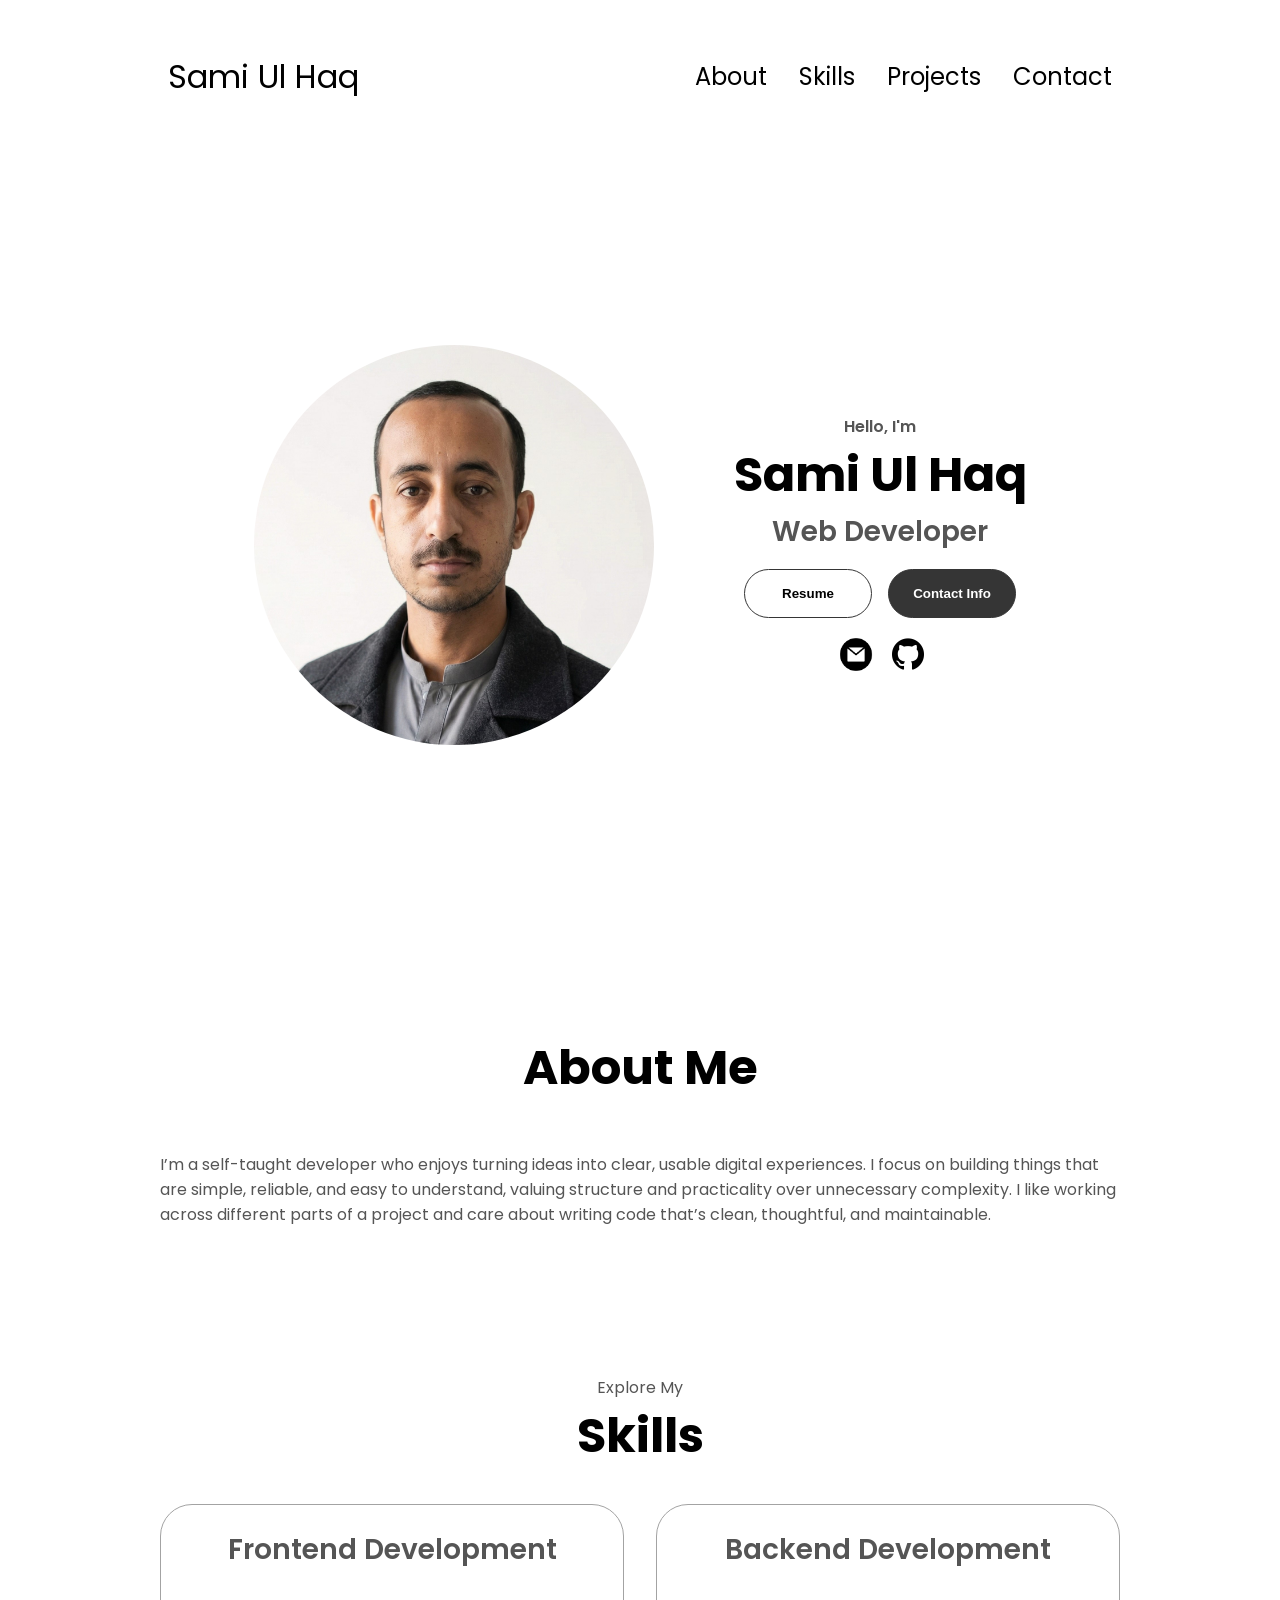
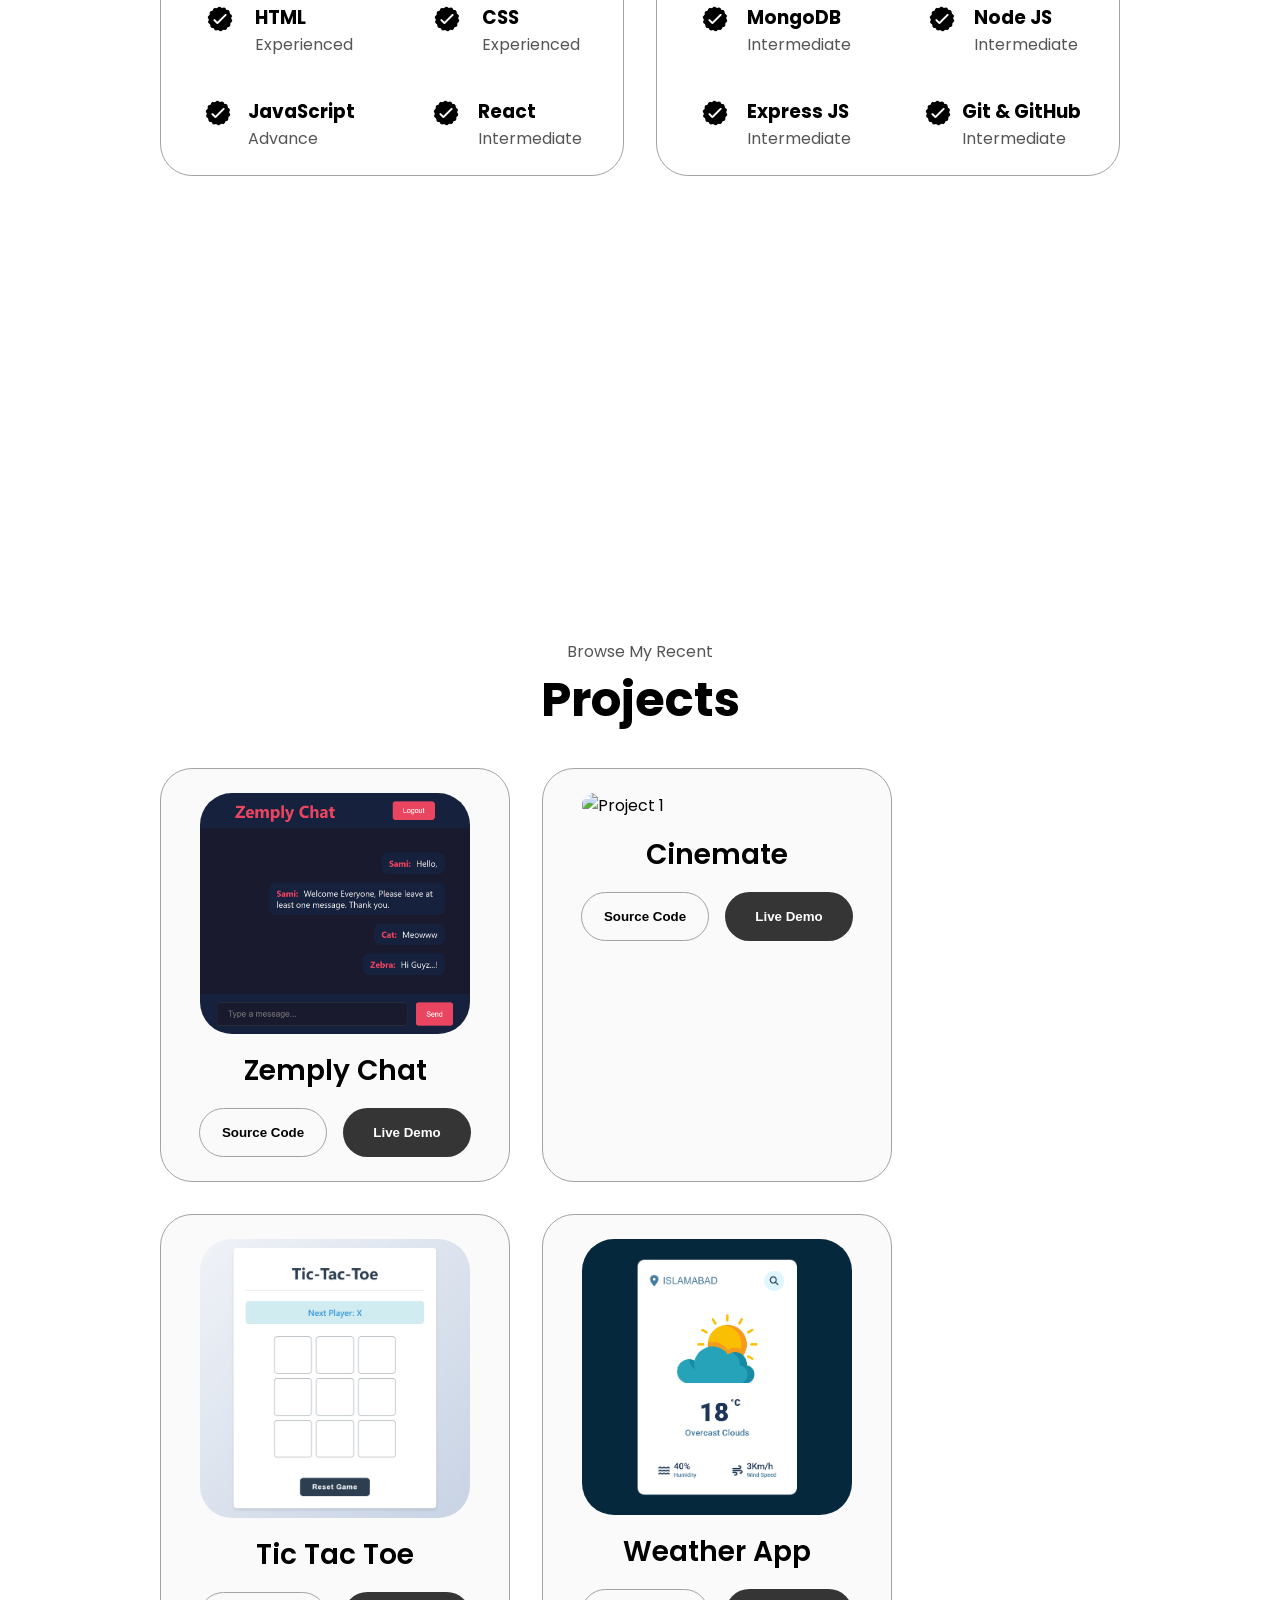
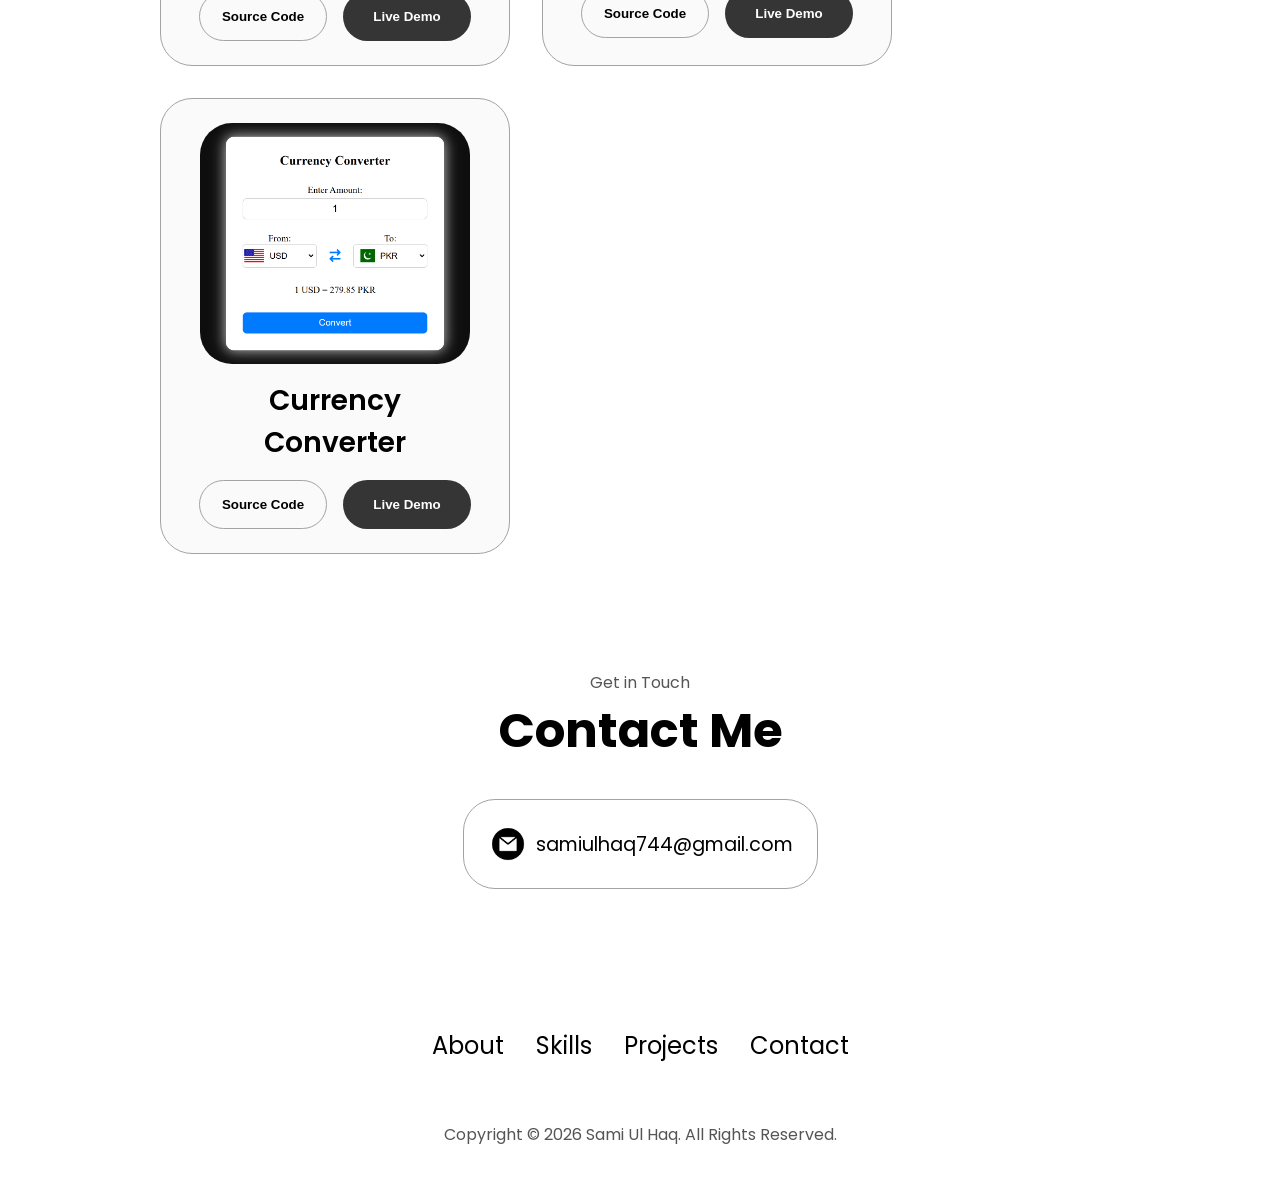
==== commit 1e19ce09: "added projects" ====
--- a/index.html
+++ b/index.html
@@ -160,6 +160,22 @@
       <div class="about-containers">
         <div class="details-container color-container">
           <div class="article-container">
+            <img src="./assets/zemply-chat.png" alt="Zemply Chat App" class="project-img" />
+          </div>
+          <h2 class="experience-sub-title project-title">Zemply Chat</h2>
+          <div class="btn-container">
+            <button class="btn btn-color-2 project-btn"
+              onclick="location.href='https://github.com/sudoSami/Zemply-Chat-App'">
+              Source Code
+            </button>
+            <button class="btn btn-color-2 project-btn live-btn"
+              onclick="location.href='https://zemply-chat-app.vercel.app/'">
+              Live Demo
+            </button>
+          </div>
+        </div>
+        <div class="details-container color-container">
+          <div class="article-container">
             <img src="./assets/cinemate.png" alt="Project 1" class="project-img" />
           </div>
           <h2 class="experience-sub-title project-title">Cinemate</h2>
@@ -201,6 +217,22 @@
             </button>
             <button class="btn btn-color-2 project-btn live-btn"
               onclick="location.href='https://sudosami.github.io/weather-app/'">
+              Live Demo
+            </button>
+          </div>
+        </div>
+        <div class="details-container color-container">
+          <div class="article-container">
+            <img src="./assets/currency-converter.png" alt="Project 3" class="project-img" />
+          </div>
+          <h2 class="experience-sub-title project-title">Currency Converter</h2>
+          <div class="btn-container">
+            <button class="btn btn-color-2 project-btn"
+              onclick="location.href='https://github.com/sudoSami/currency-converter'">
+              Source Code
+            </button>
+            <button class="btn btn-color-2 project-btn live-btn"
+              onclick="location.href='https://sudosami.github.io/currency-converter/'">
               Live Demo
             </button>
           </div>
--- a/style.css
+++ b/style.css
@@ -75,7 +75,7 @@
 .hamburger-menu {
   position: relative;
   display: inline-block;
-  
+
 }
 
 .hamburger-icon {
@@ -92,7 +92,7 @@
   height: 2px;
   background-color: black;
   transition: all 0.3 ease-in-out;
-  
+
 }
 
 .menu-links {
@@ -185,11 +185,11 @@
   margin: auto 0;
 }
 
-.profile-pic{
+.profile-pic {
   border-radius: 50%;
 }
 
-.profile-pic img{
+.profile-pic img {
   border-radius: 50%;
 }
 
@@ -231,7 +231,7 @@
   height: 2rem;
 }
 
-.mail-icon{
+.mail-icon {
   height: 2.55rem;
 }
 
@@ -283,12 +283,12 @@
   gap: 1rem;
 }
 
-.live-btn{
+.live-btn {
   background-color: rgb(53, 53, 53);
   color: white !important;
   border: none;
 
-  &:hover{
+  &:hover {
     background-color: black;
   }
 }
@@ -313,13 +313,13 @@
 .about-details-container {
   justify-content: center;
   flex-direction: column;
-  
+
 }
 
 .about-containers,
 .about-details-container {
   display: flex;
-  
+
 }
 
 .about-pic {
@@ -340,7 +340,7 @@
   border: rgb(53, 53, 53) 0.1rem solid;
   border-color: rgb(163, 163, 163);
   text-align: center;
-  
+
 }
 
 .section-container {
@@ -402,6 +402,7 @@
 .color-container {
   border-color: rgb(163, 163, 163);
   background: rgb(250, 250, 250);
+  max-width: 300px;
 }
 
 .project-img {
--- a/mediaqueries.css
+++ b/mediaqueries.css
@@ -3,20 +3,22 @@
     height: 83vh;
     margin-bottom: 6rem;
   }
+
   .about-containers {
     flex-wrap: wrap;
   }
+
   #contact,
   #projects {
     height: fit-content;
   }
 
-  #about{
+  #about {
     height: auto;
     gap: 3rem;
   }
 
-  #contact{
+  #contact {
     margin: 3rem auto;
   }
 }
@@ -25,41 +27,49 @@
   #desktop-nav {
     display: none;
   }
+
   #hamburger-nav {
     display: flex;
   }
+
   #experience,
   .experience-details-container {
     margin-top: 2rem;
   }
+
   #profile,
   .section-container {
     display: block;
   }
+
   .arrow {
     display: none;
   }
+
   section,
   .section-container {
     height: fit-content;
   }
+
   section {
     margin: 0 5%;
   }
+
   .section__pic-container {
     width: 275px;
     height: 275px;
     margin: 0 auto 2rem;
   }
+
   .about-containers {
     margin-top: 0;
   }
 
-  #about{
+  #about {
     padding-left: 2rem;
     padding-right: 2rem;
   }
-  
+
 }
 
 @media screen and (max-width: 600px) {
@@ -67,63 +77,76 @@
     height: 50vh;
     margin: auto;
   }
+
   #profile {
     height: 83vh;
     margin-bottom: 0;
   }
+
   article {
     font-size: 1rem;
   }
 
-  footer{
+  footer {
     height: 10vh;
   }
+
   footer nav {
     display: none;
   }
+
   .about-containers,
   .contact-info-upper-container,
   .btn-container {
     flex-wrap: wrap;
   }
+
   .contact-info-container {
     margin: 0;
   }
+
   .contact-info-container p,
   .nav-links li a {
     font-size: 1rem;
   }
+
   .experience-sub-title {
     font-size: 1.25rem;
   }
+
   .logo {
     font-size: 1.5rem;
   }
+
   .nav-links {
     flex-direction: column;
     gap: 0.5rem;
     text-align: center;
   }
+
   .section__pic-container {
     width: auto;
     height: 46vw;
     justify-content: center;
   }
+
   .section__text__p2 {
     font-size: 1.25rem;
   }
+
   .title {
     font-size: 2rem;
   }
+
   .text-container {
     text-align: justify;
   }
 
-  #about .section__pic-container{
+  #about .section__pic-container {
     display: none;
   }
 
-  #about{
+  #about {
     flex-direction: column;
     gap: 2rem;
     padding-left: 1rem;
@@ -136,6 +159,7 @@
     gap: 3rem;
     padding-bottom: 0;
   }
+
   .section-container {
     height: auto;
     gap: 1rem;
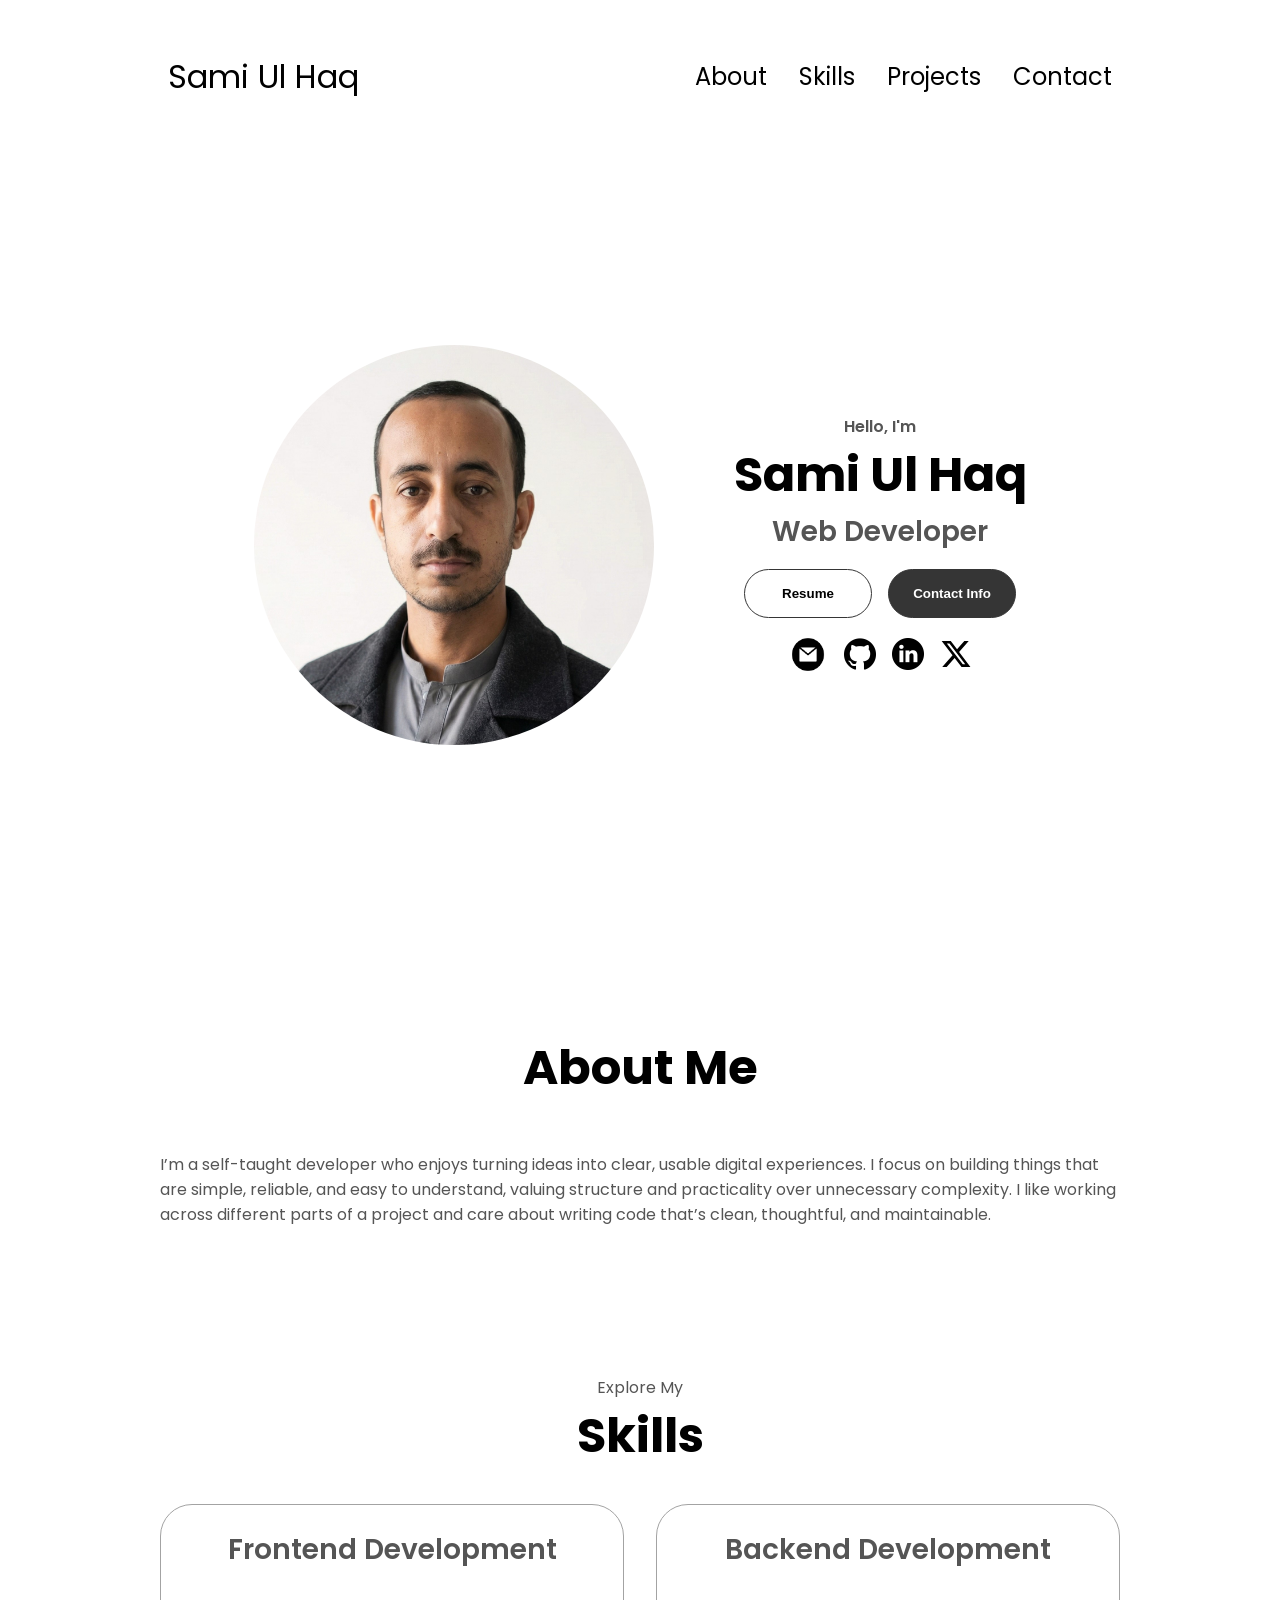
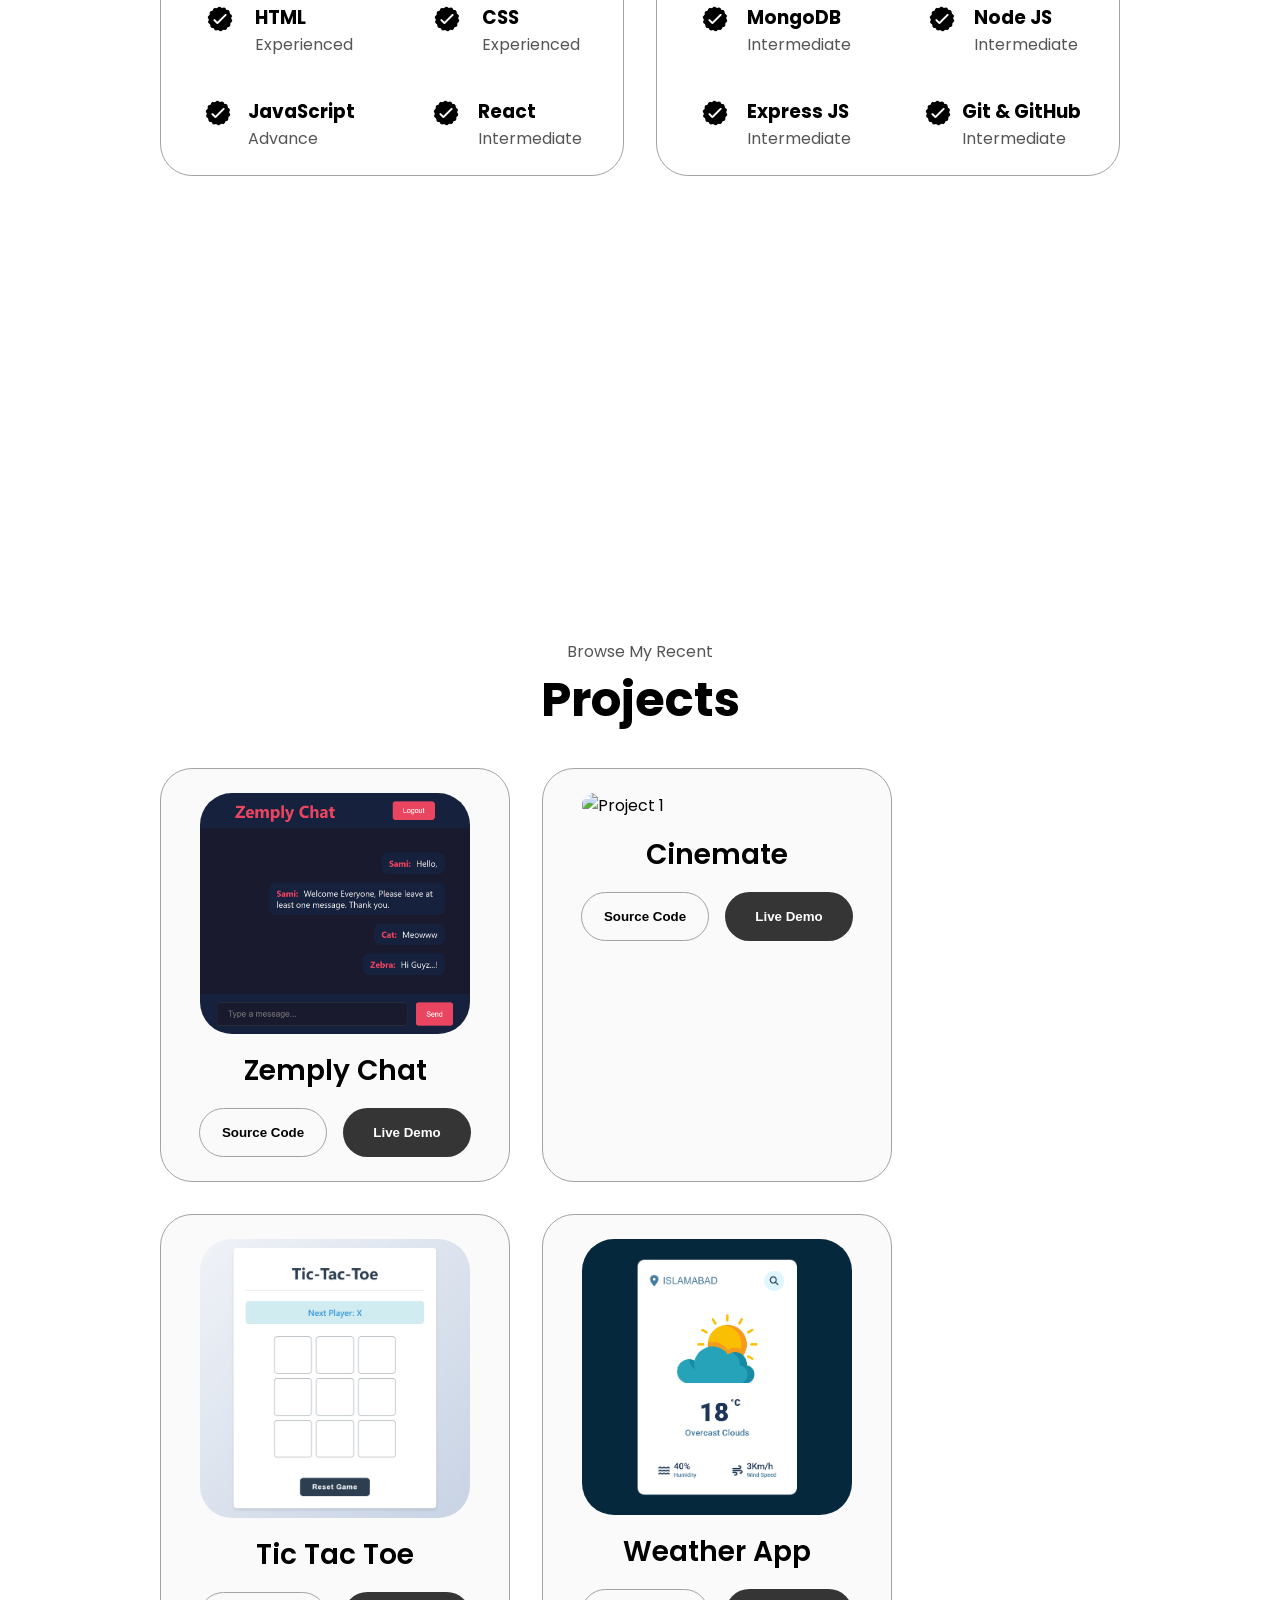
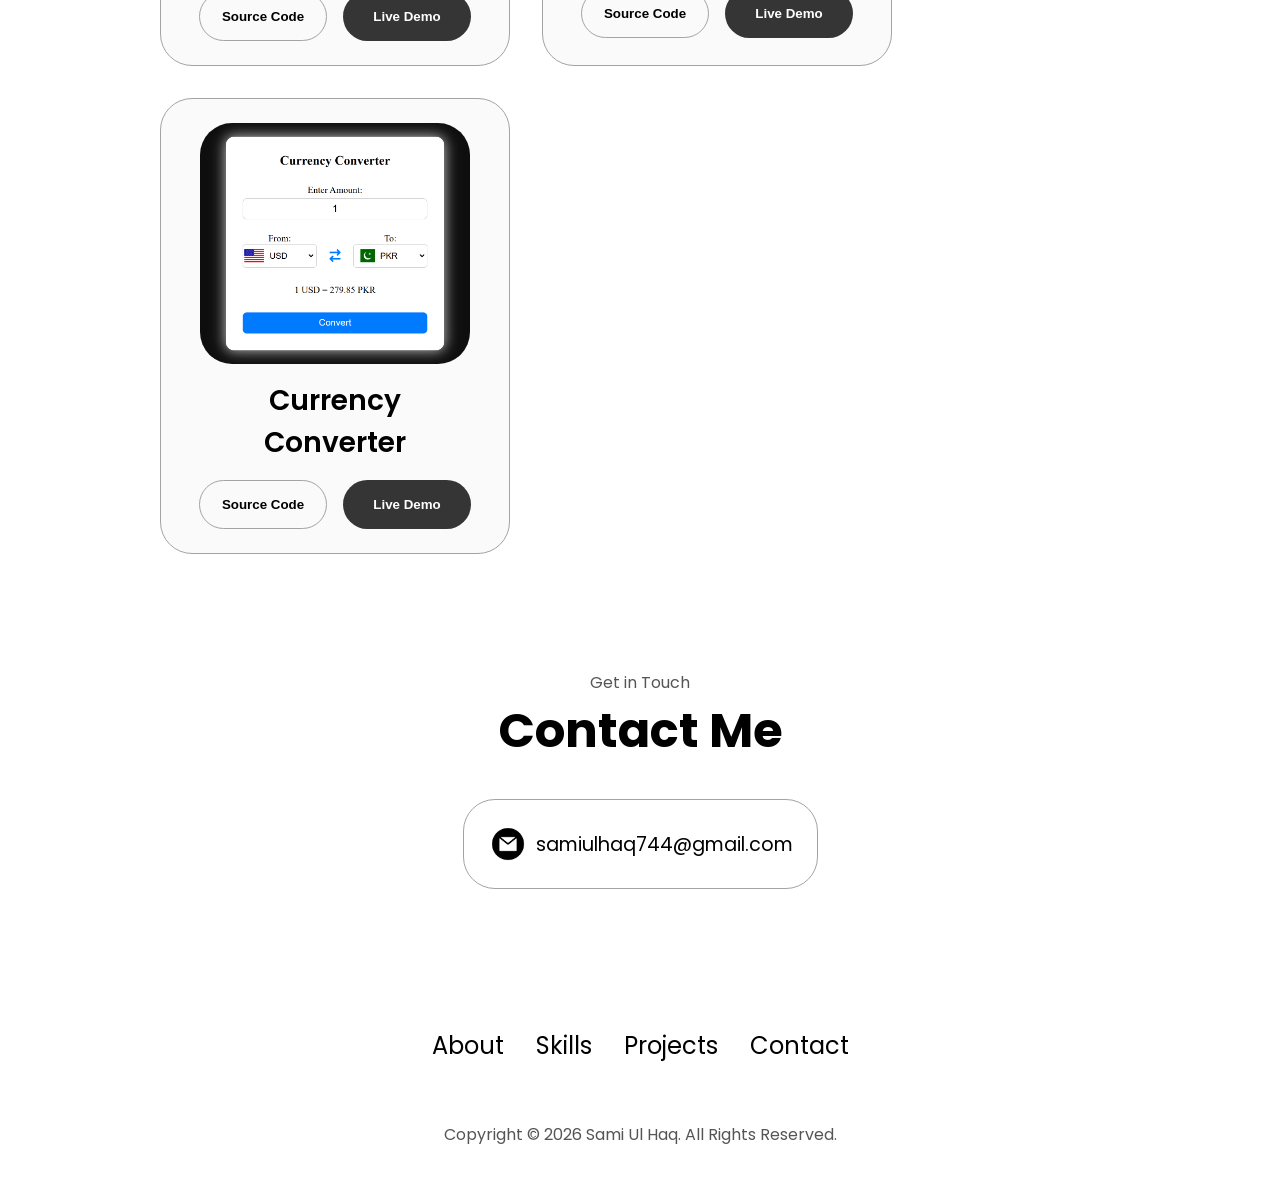
==== commit a7caa1ba: "added social links" ====
--- a/index.html
+++ b/index.html
@@ -60,6 +60,10 @@
           onclick="location.href='mailto:samiulhaq744@gmail.com'" />
         <img src="./assets/github.png" alt="My Github profile" class="icon"
           onclick="location.href='https://github.com/sudoSami'" />
+        <img src="./assets/linkedin.png" alt="My LinkedIn profile" class="icon"
+          onclick="location.href='https://linkedin.com/in/sudoSami'" />
+        <img src="./assets/x-twitter.svg" alt="My X profile" class="icon"
+          onclick="location.href='https://x.com/sudoSami'" />
       </div>
     </div>
   </section>
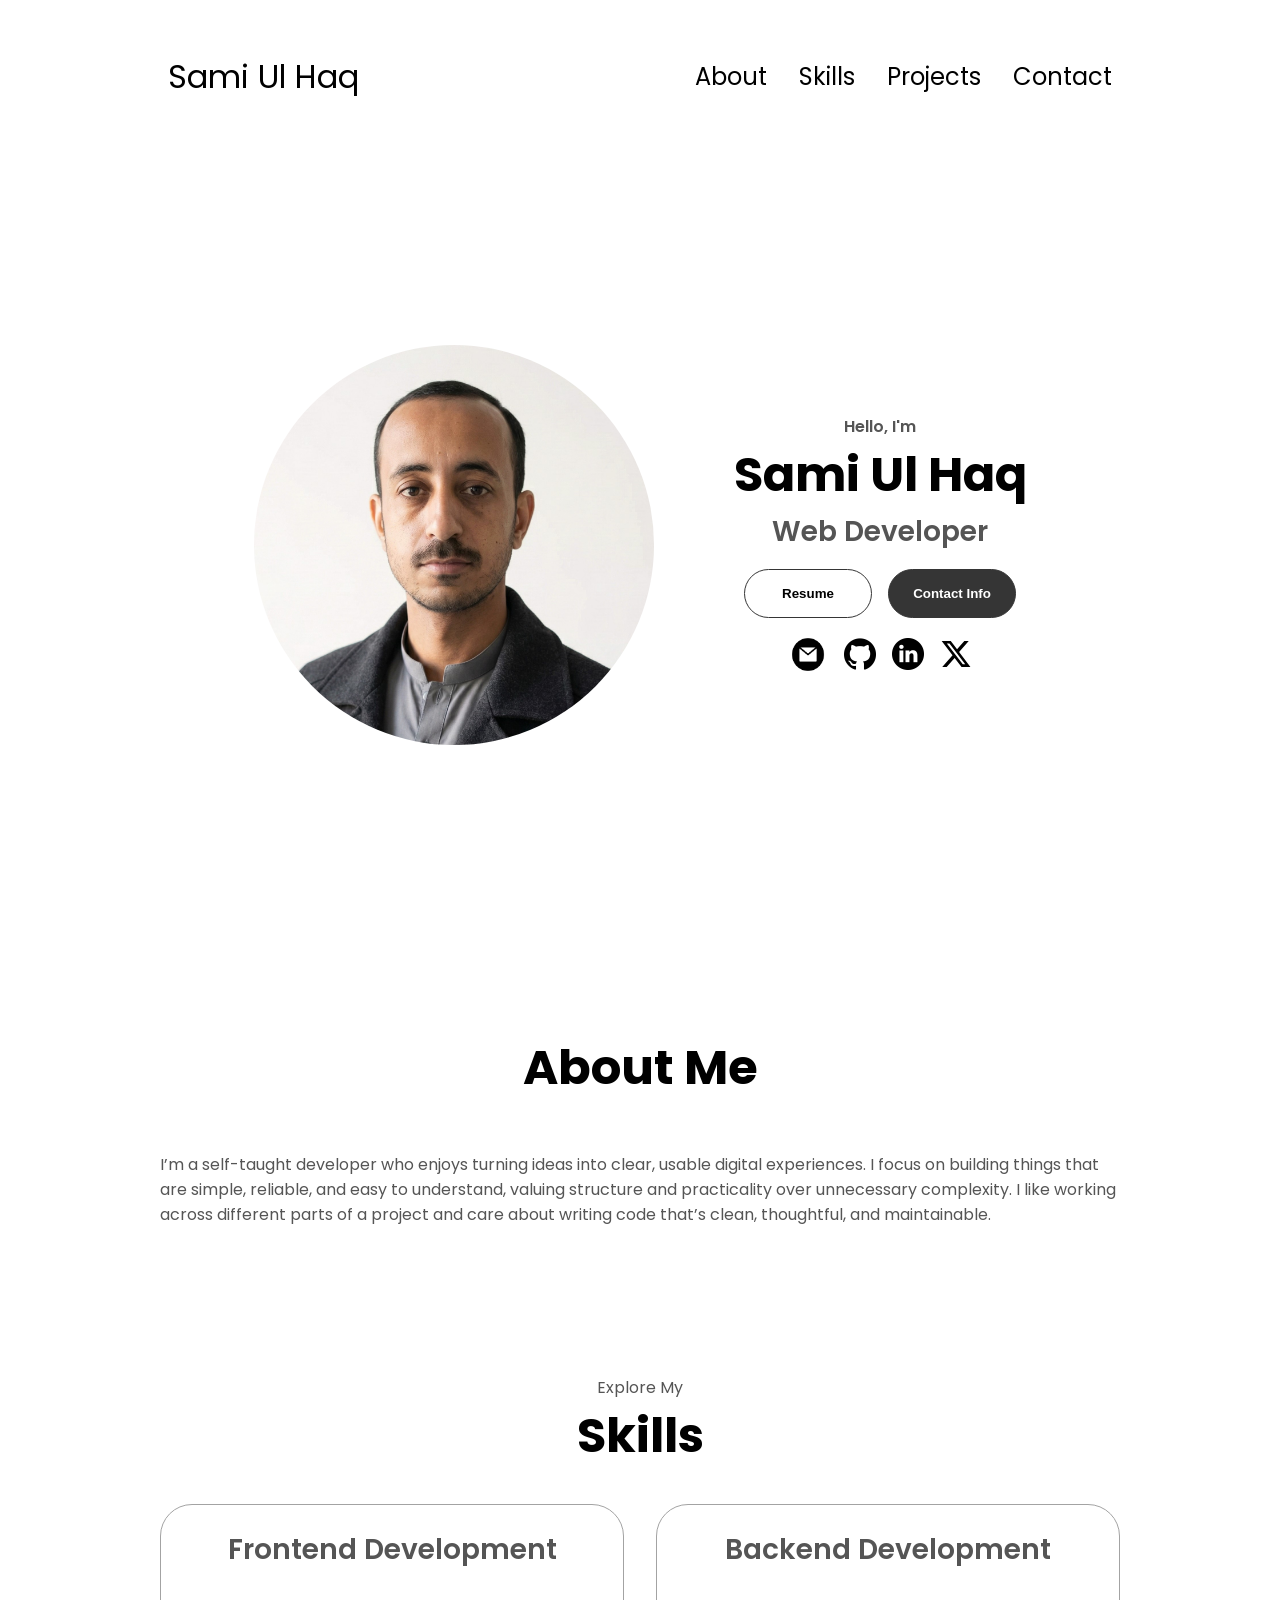
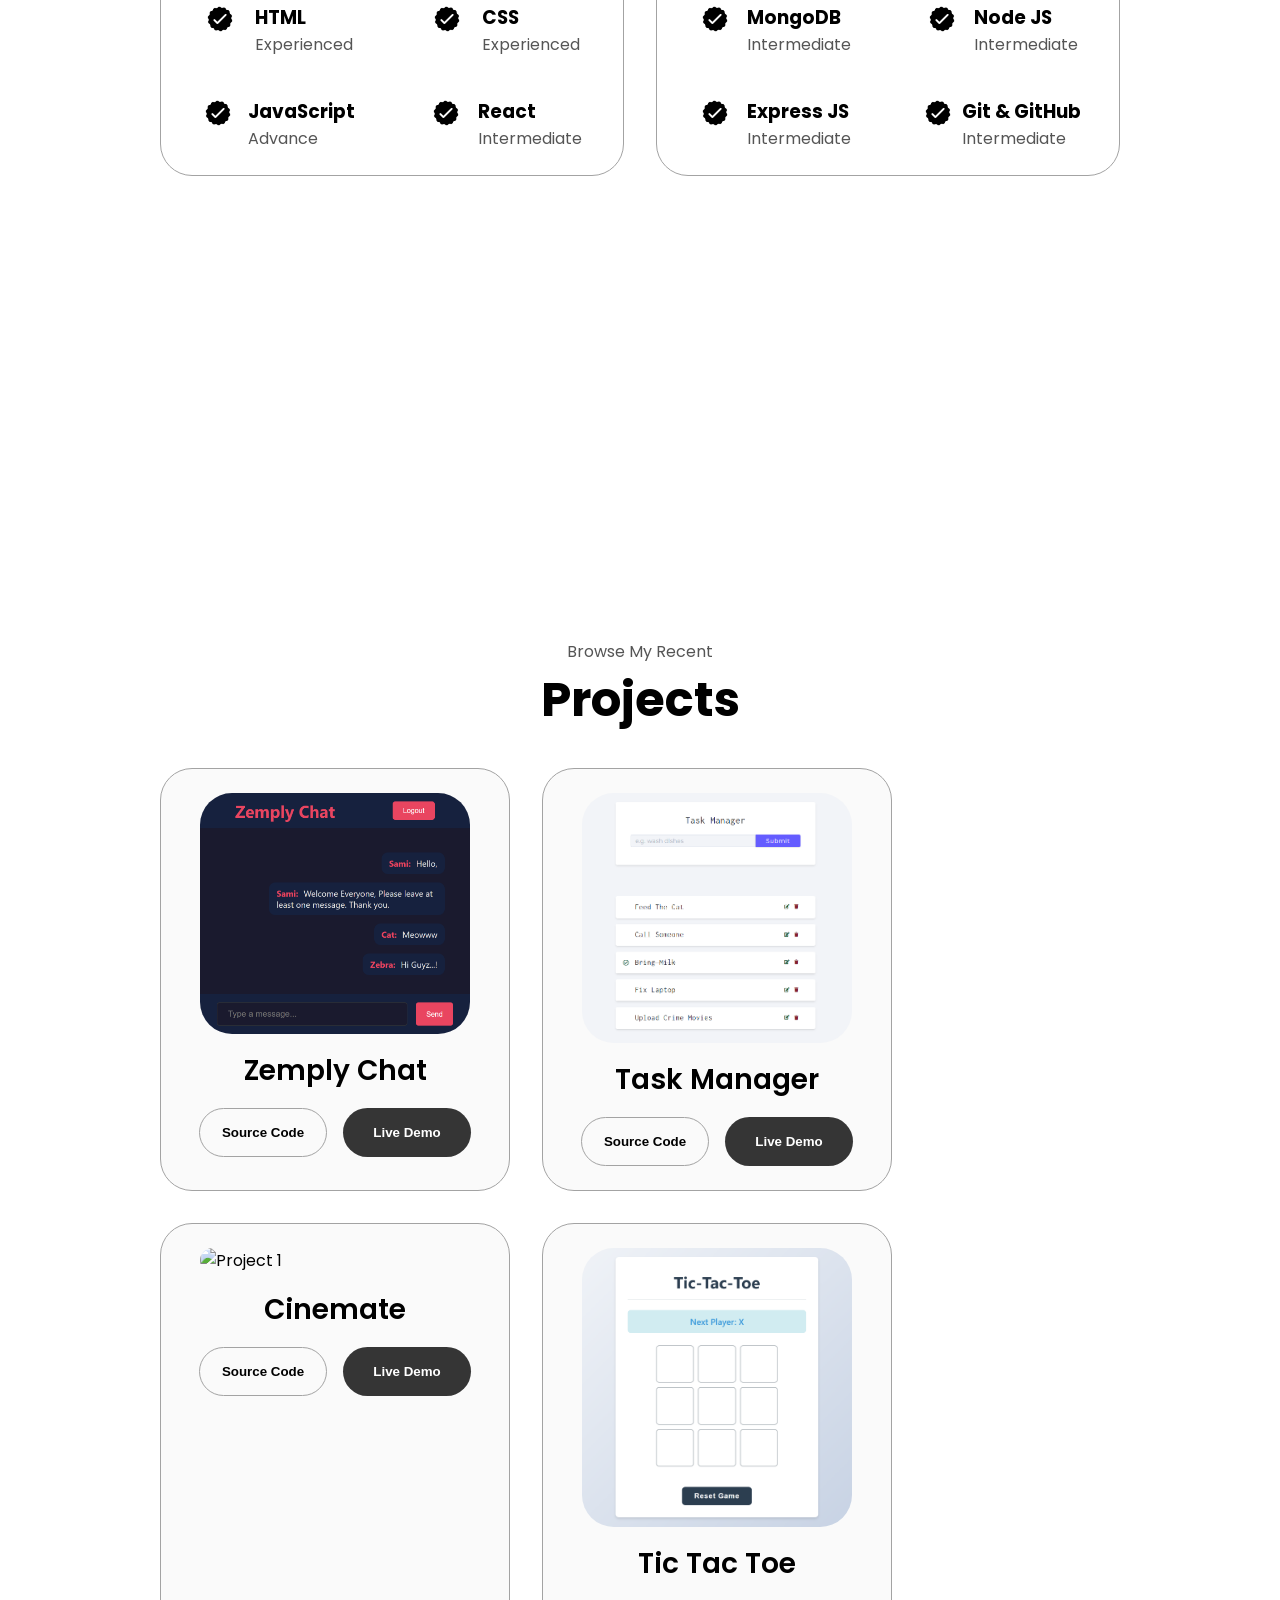
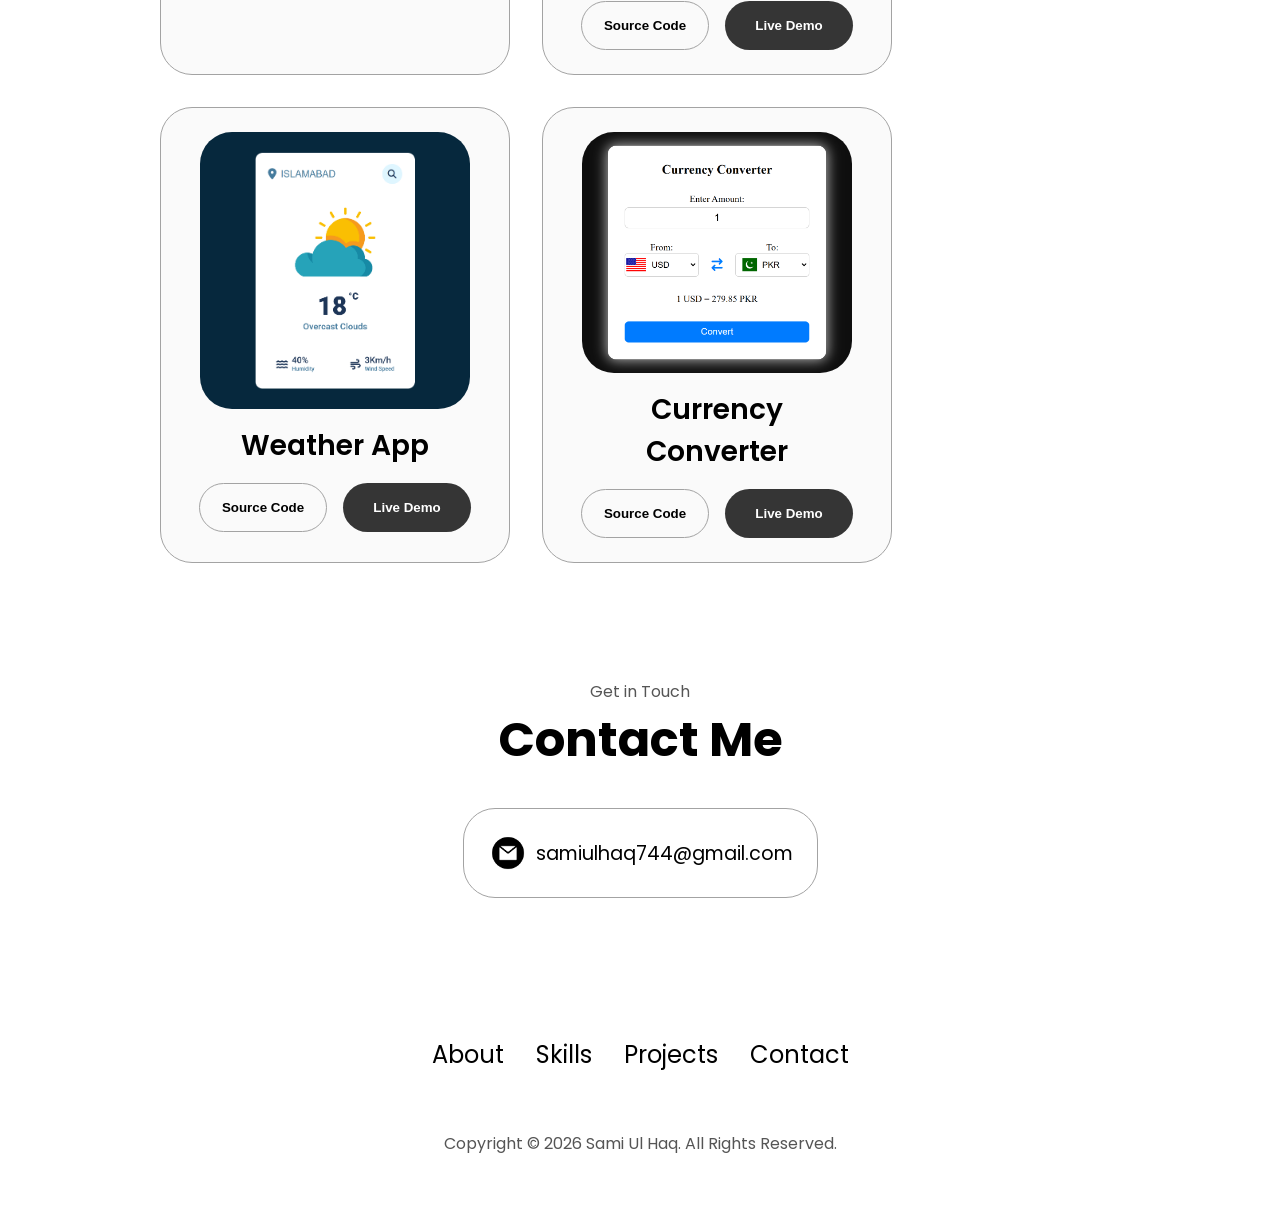
==== commit b4b5af62: "added projects" ====
--- a/index.html
+++ b/index.html
@@ -180,6 +180,21 @@
         </div>
         <div class="details-container color-container">
           <div class="article-container">
+            <img src="./assets/task-manager.png" alt="Task Manager" class="project-img" />
+          </div>
+          <h2 class="experience-sub-title project-title">Task Manager</h2>
+          <div class="btn-container">
+            <button class="btn btn-color-2 project-btn" onclick="location.href='https://github.com/sudoSami/Task-Manager'">
+              Source Code
+            </button>
+            <button class="btn btn-color-2 project-btn live-btn"
+              onclick="location.href='https://task-manager-01ky.onrender.com'">
+              Live Demo
+            </button>
+          </div>
+        </div>
+        <div class="details-container color-container">
+          <div class="article-container">
             <img src="./assets/cinemate.png" alt="Project 1" class="project-img" />
           </div>
           <h2 class="experience-sub-title project-title">Cinemate</h2>
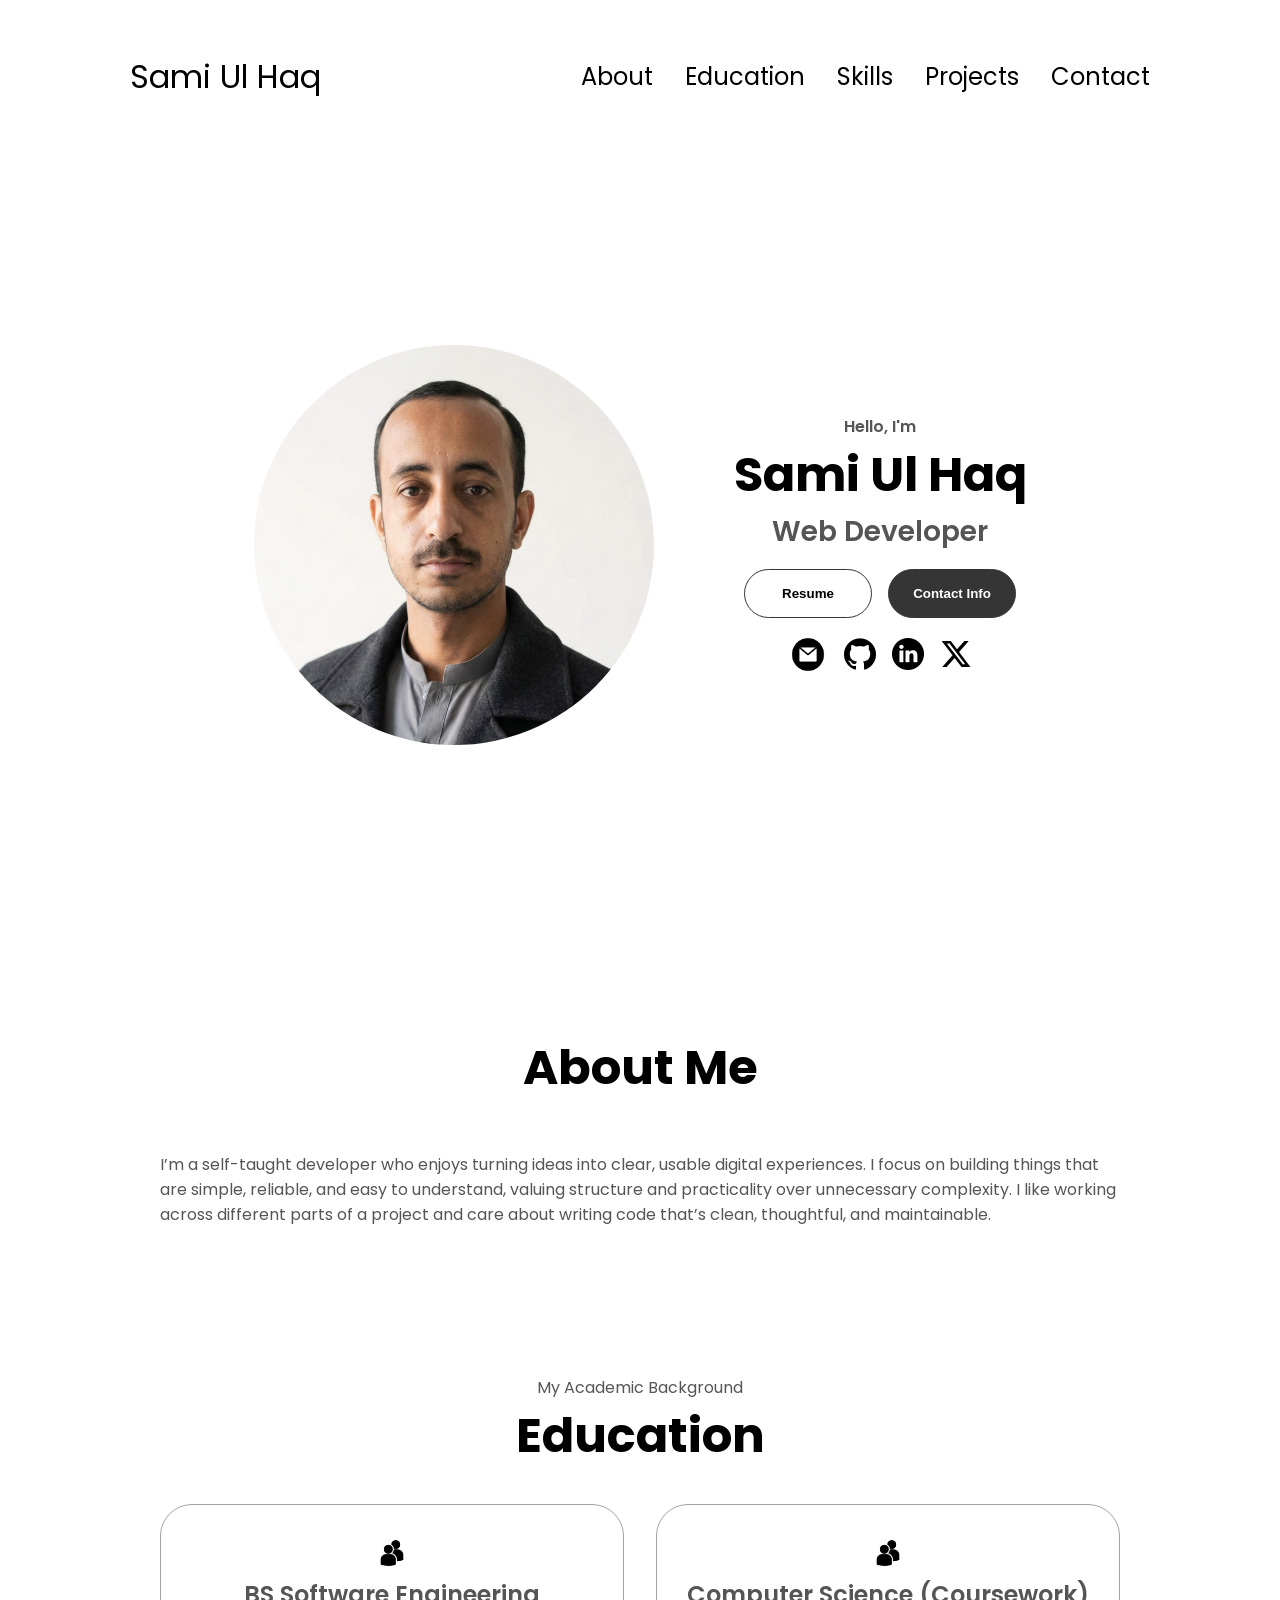
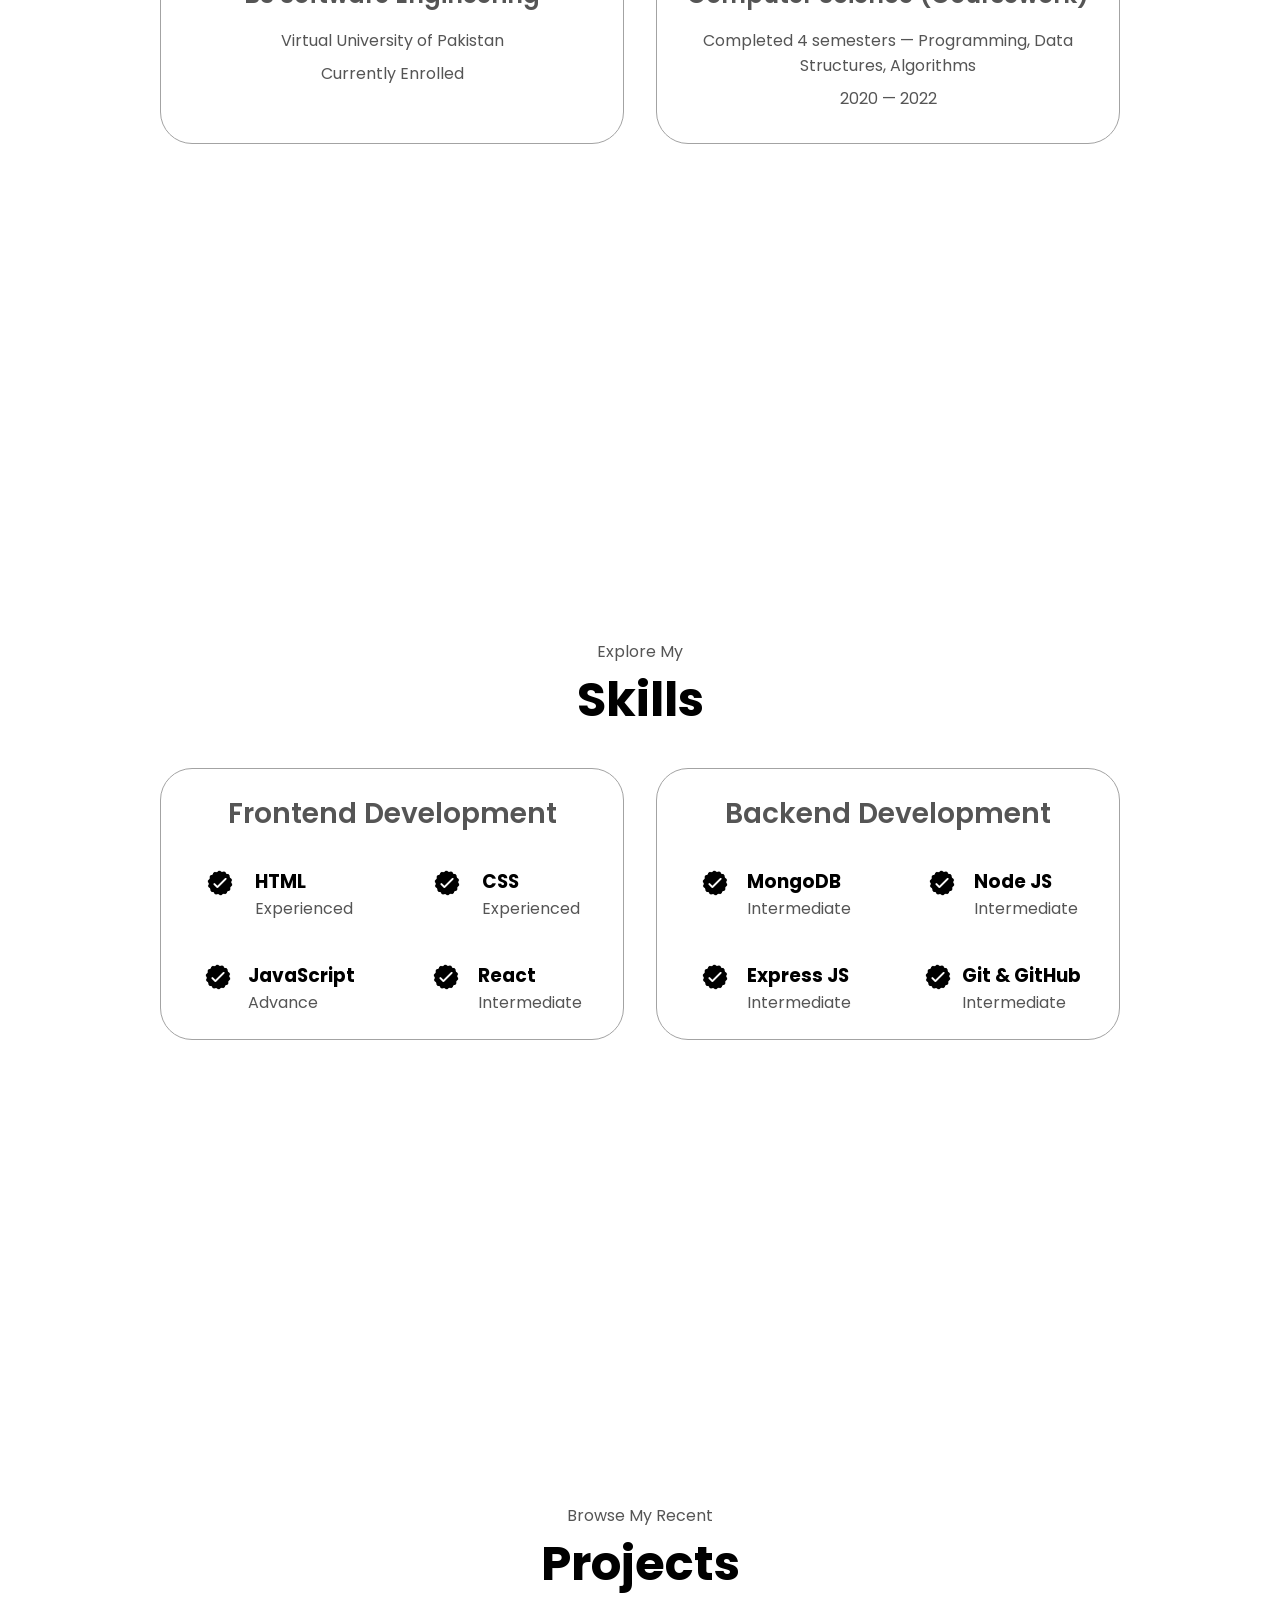
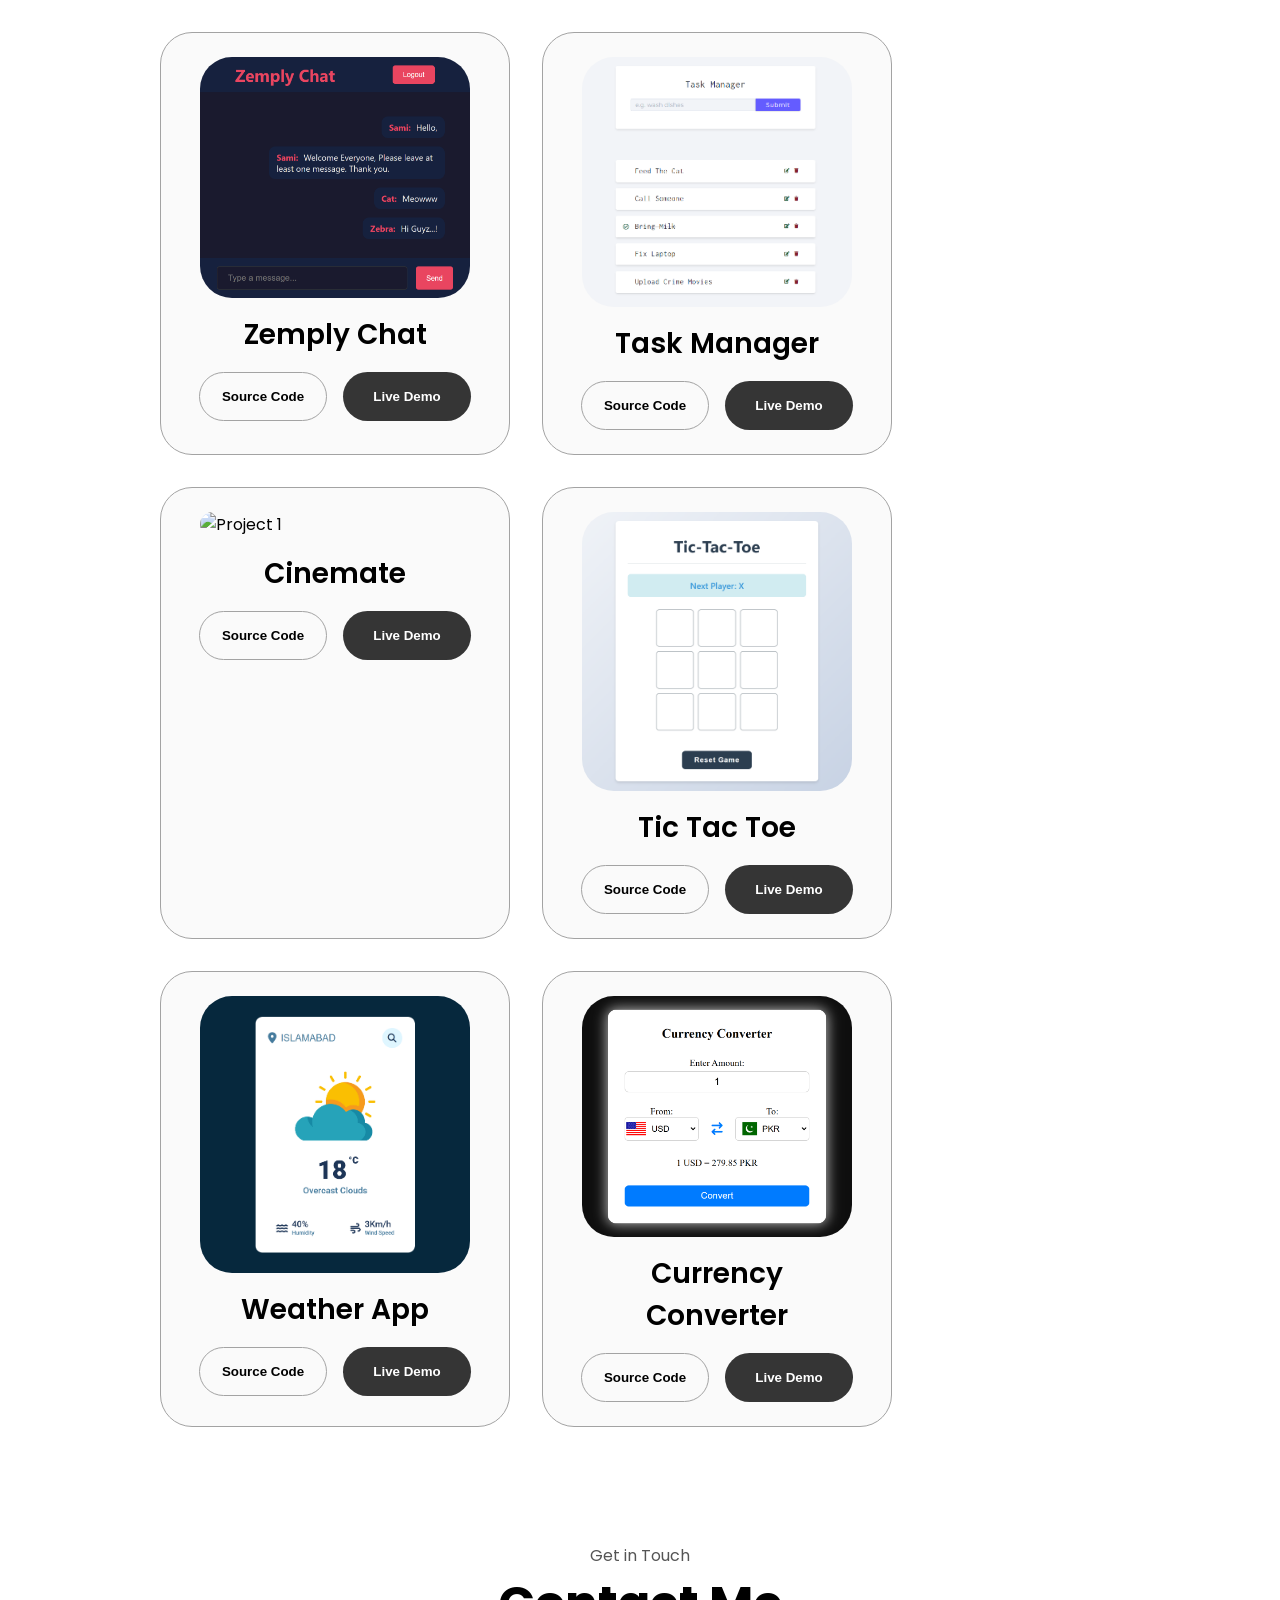
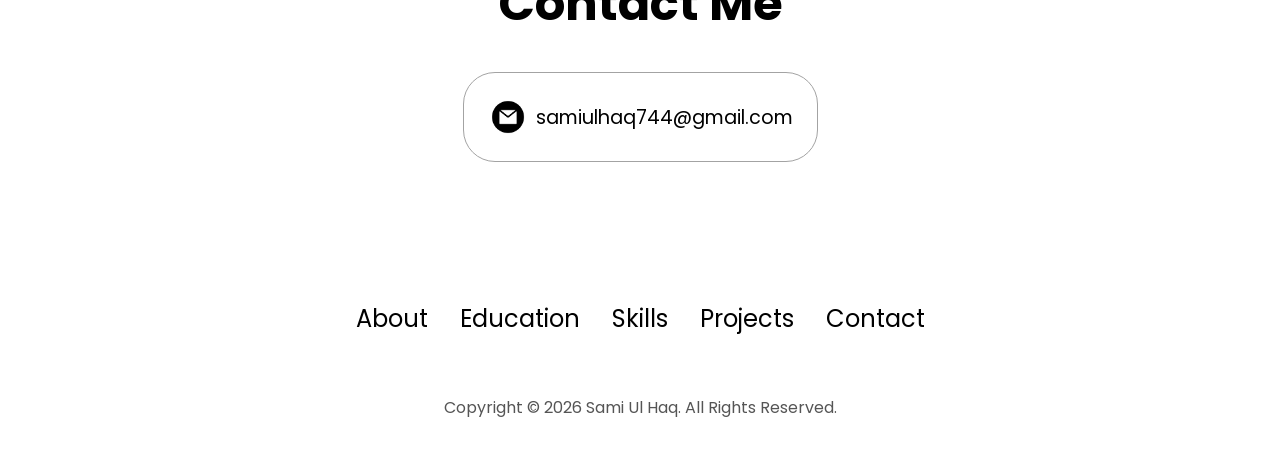
==== commit cd43f61d: "added education" ====
--- a/index.html
+++ b/index.html
@@ -17,6 +17,7 @@
     <div>
       <ul class="nav-links">
         <li><a href="#about">About</a></li>
+        <li><a href="#education">Education</a></li>
         <li><a href="#skills">Skills</a></li>
         <li><a href="#projects">Projects</a></li>
         <li><a href="#contact">Contact</a></li>
@@ -33,6 +34,7 @@
       </div>
       <div class="menu-links">
         <li><a href="#about" onclick="toggleMenu()">About</a></li>
+        <li><a href="#education" onclick="toggleMenu()">Education</a></li>
         <li><a href="#skills" onclick="toggleMenu()">Skills</a></li>
         <li><a href="#projects" onclick="toggleMenu()">Projects</a></li>
         <li><a href="#contact" onclick="toggleMenu()">Contact</a></li>
@@ -83,6 +85,26 @@
       </div>
     </div>
   </section>
+  <section id="education">
+    <p class="section__text__p1">My Academic Background</p>
+    <h1 class="title">Education</h1>
+    <div class="experience-details-container">
+      <div class="about-containers">
+        <div class="details-container">
+          <img src="./assets/education.png" alt="Education icon" class="icon" />
+          <h2 class="experience-sub-title">BS Software Engineering</h2>
+          <p>Virtual University of Pakistan</p>
+          <p>Currently Enrolled</p>
+        </div>
+        <div class="details-container">
+          <img src="./assets/education.png" alt="Education icon" class="icon" />
+          <h2 class="experience-sub-title">Computer Science (Coursework)</h2>
+          <p>Completed 4 semesters — Programming, Data Structures, Algorithms</p>
+          <p>2020 — 2022</p>
+        </div>
+      </div>
+    </div>
+  </section>
   <section id="skills">
     <p class="section__text__p1">Explore My</p>
     <h1 class="title">Skills</h1>
@@ -274,6 +296,7 @@
       <div class="nav-links-container">
         <ul class="nav-links">
           <li><a href="#about">About</a></li>
+          <li><a href="#education">Education</a></li>
           <li><a href="#skills">Skills</a></li>
           <li><a href="#projects">Projects</a></li>
           <li><a href="#contact">Contact</a></li>
--- a/style.css
+++ b/style.css
@@ -393,6 +393,29 @@
   cursor: default;
 }
 
+/* EDUCATION SECTION */
+
+#education {
+  position: relative;
+}
+
+#education .details-container {
+  display: flex;
+  flex-direction: column;
+  align-items: center;
+  gap: 0.5rem;
+  padding: 2rem 1.5rem;
+}
+
+#education .experience-sub-title {
+  font-size: 1.5rem;
+  margin-bottom: 0.5rem;
+}
+
+#education p {
+  font-size: 1rem;
+}
+
 /* PROJECTS SECTION */
 
 #projects {
